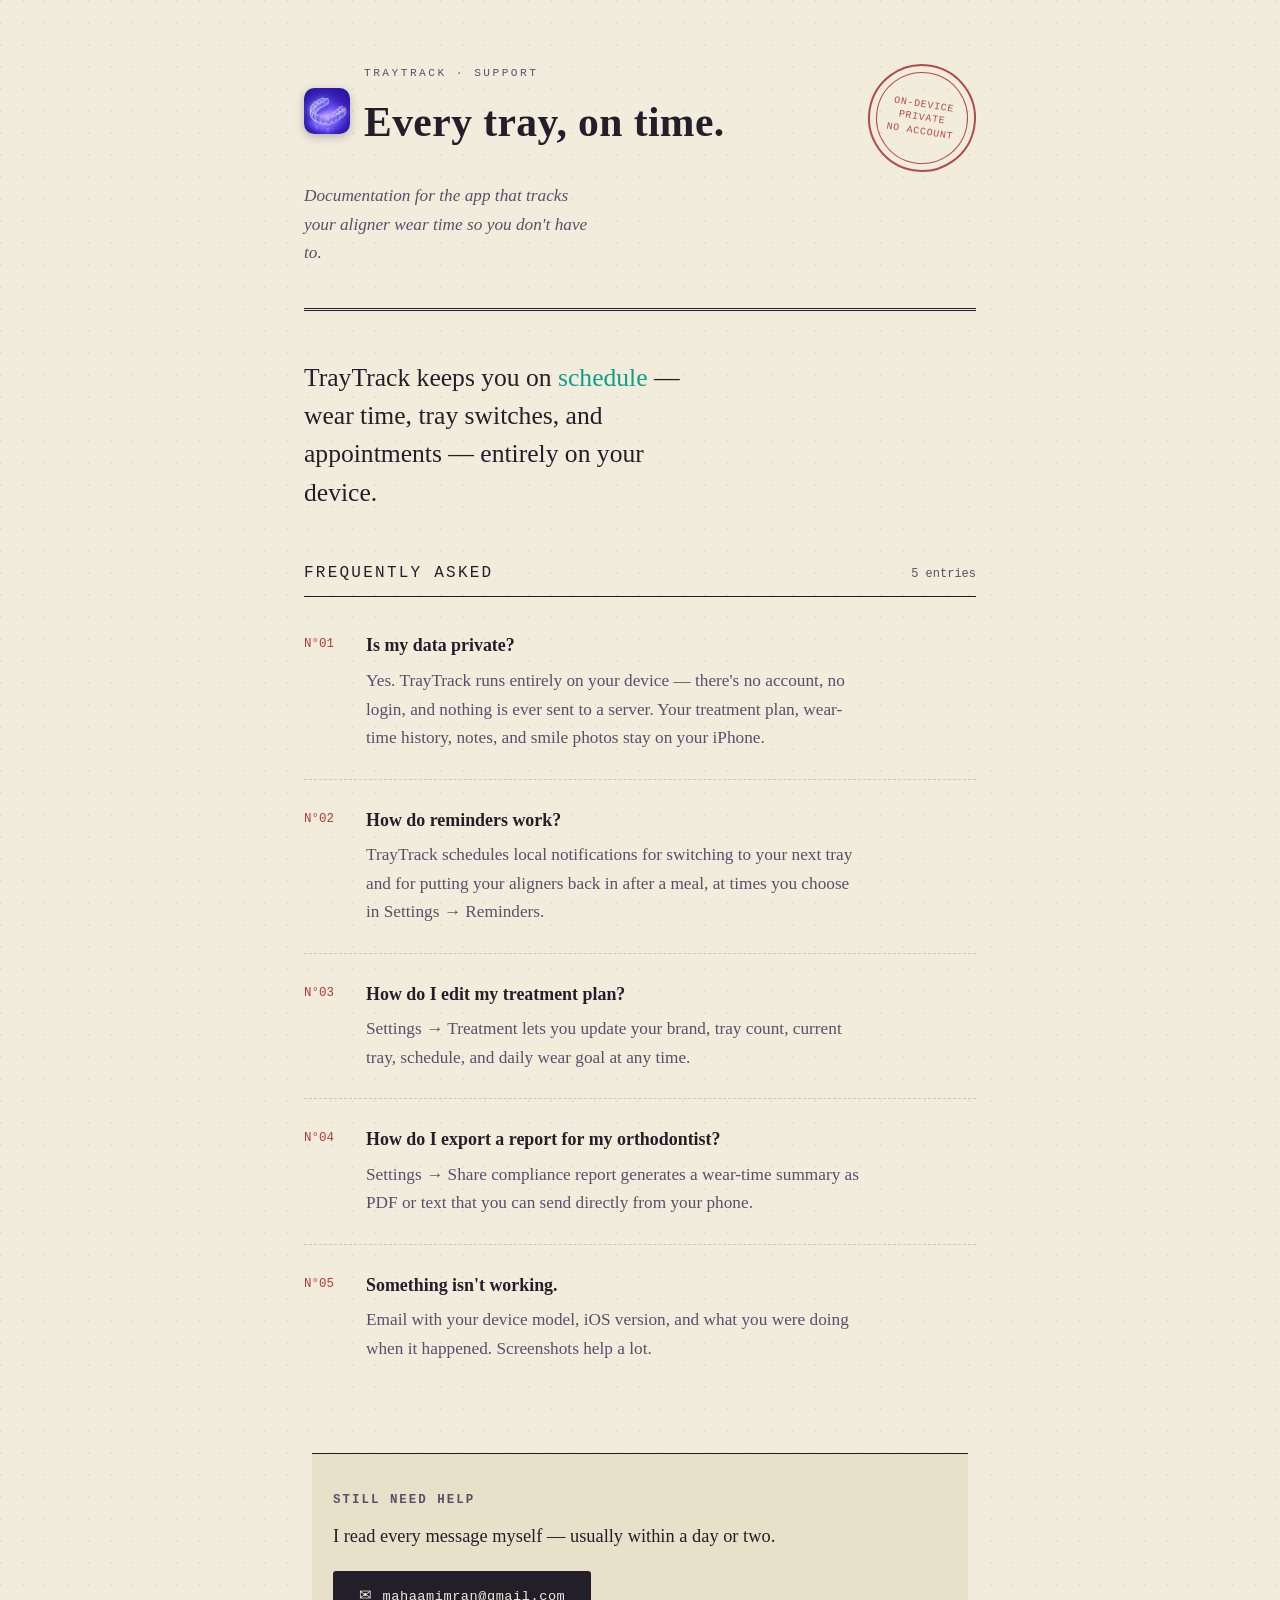
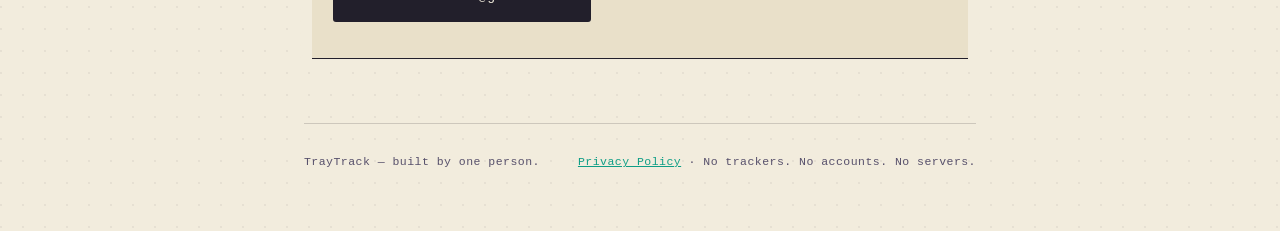
==== index.html @ b8f97352 "Initial support + privacy pages" ====
<!doctype html>
<html lang="en">
<head>
<meta charset="utf-8">
<meta name="viewport" content="width=device-width, initial-scale=1">
<meta name="description" content="Support and frequently asked questions for TrayTrack, the on-device aligner wear-time tracker.">
<link rel="icon" href="favicon.png">
<title>TrayTrack — Support</title>
<style>
  :root {
    --paper: #f2ecdd;
    --paper-deep: #e9e0c9;
    --ink: #221f2b;
    --ink-soft: #57506b;
    --rule: rgba(34, 31, 43, 0.18);
    --accent: #0f9e86;
    --accent-2: #14c2a5;
    --stamp: #b23a3a;
    --serif: "Iowan Old Style", "Palatino Linotype", Palatino, Georgia, "Times New Roman", serif;
    --mono: ui-monospace, "SF Mono", "Menlo", "Cascadia Mono", monospace;
  }

  * { box-sizing: border-box; }

  html { background: var(--paper); }

  body {
    margin: 0;
    font-family: var(--serif);
    color: var(--ink);
    background:
      radial-gradient(circle at 1px 1px, rgba(34,31,43,0.06) 1px, transparent 0) 0 0/22px 22px,
      linear-gradient(var(--paper), var(--paper));
    font-size: clamp(1rem, 0.94rem + 0.3vw, 1.08rem);
    line-height: 1.65;
    -webkit-font-smoothing: antialiased;
  }

  a { color: var(--accent); }
  a:hover { color: var(--accent-2); }

  .wrap {
    max-width: 720px;
    margin: 0 auto;
    padding: 0 24px;
  }

  /* ---------- Masthead ---------- */
  .masthead {
    position: relative;
    padding: 64px 0 40px;
    border-bottom: 3px double var(--ink);
  }

  .masthead-row {
    display: flex;
    align-items: flex-start;
    justify-content: space-between;
    gap: 24px;
  }

  .wordmark {
    display: flex;
    align-items: center;
    gap: 14px;
  }

  .app-icon {
    flex: none;
    border-radius: 22.37%;
    box-shadow: 0 3px 10px rgba(34, 31, 43, 0.28);
  }

  .wordmark h1 {
    margin: 0;
    font-size: clamp(1.8rem, 1.5rem + 1.6vw, 2.6rem);
    font-weight: 600;
    letter-spacing: 0.01em;
  }

  .kicker {
    font-family: var(--mono);
    font-size: 0.7rem;
    letter-spacing: 0.22em;
    text-transform: uppercase;
    color: var(--ink-soft);
    margin: 0 0 6px;
  }

  .tagline {
    font-style: italic;
    color: var(--ink-soft);
    margin: 10px 0 0;
    max-width: 34ch;
  }

  /* Stamp badge */
  .stamp {
    flex: none;
    width: 108px;
    height: 108px;
    border-radius: 50%;
    border: 2px solid var(--stamp);
    display: flex;
    align-items: center;
    justify-content: center;
    text-align: center;
    transform: rotate(9deg);
    color: var(--stamp);
    position: relative;
    opacity: 0.88;
    mix-blend-mode: multiply;
  }
  .stamp::before {
    content: "";
    position: absolute;
    inset: 6px;
    border: 1px solid var(--stamp);
    border-radius: 50%;
  }
  .stamp span {
    font-family: var(--mono);
    font-size: 0.62rem;
    letter-spacing: 0.08em;
    line-height: 1.35;
    text-transform: uppercase;
  }

  /* ---------- Lede ---------- */
  .lede {
    padding: 48px 0 8px;
  }
  .lede p {
    font-size: clamp(1.25rem, 1.05rem + 0.9vw, 1.6rem);
    line-height: 1.5;
    margin: 0;
    max-width: 30ch;
  }
  .lede .accent { color: var(--accent); }

  /* ---------- Dossier / FAQ ---------- */
  .dossier { padding: 40px 0 8px; }

  .dossier-head {
    display: flex;
    align-items: baseline;
    justify-content: space-between;
    border-bottom: 1px solid var(--ink);
    padding-bottom: 10px;
    margin-bottom: 8px;
  }
  .dossier-head h2 {
    margin: 0;
    font-size: 1rem;
    letter-spacing: 0.14em;
    text-transform: uppercase;
    font-family: var(--mono);
    font-weight: 500;
  }
  .dossier-head span {
    font-family: var(--mono);
    font-size: 0.75rem;
    color: var(--ink-soft);
  }

  .entry {
    display: grid;
    grid-template-columns: 44px 1fr;
    gap: 18px;
    padding: 26px 0;
    border-bottom: 1px dashed var(--rule);
    opacity: 0;
    transform: translateY(10px);
    animation: rise 0.6s ease forwards;
  }
  .entry:last-child { border-bottom: none; }

  .entry .no {
    font-family: var(--mono);
    font-size: 0.78rem;
    color: var(--stamp);
    padding-top: 3px;
  }

  .entry h3 {
    margin: 0 0 6px;
    font-size: 1.12rem;
    font-weight: 600;
  }
  .entry p {
    margin: 0;
    color: var(--ink-soft);
    max-width: 58ch;
  }

  @keyframes rise {
    to { opacity: 1; transform: translateY(0); }
  }

  /* ---------- Contact ---------- */
  .contact {
    margin: 56px 0 0;
    padding: 36px 28px;
    border: 1px solid var(--ink);
    position: relative;
    background: var(--paper-deep);
  }
  .contact::before,
  .contact::after {
    content: "";
    position: absolute;
    top: -1px; bottom: -1px;
    width: 14px;
    background:
      radial-gradient(circle at 0 6px, transparent 6px, var(--paper) 6.5px) 0 0/100% 12px repeat-y;
  }
  .contact::before { left: -7px; }
  .contact::after { right: -7px; transform: scaleX(-1); }

  .contact h2 {
    font-family: var(--mono);
    font-size: 0.78rem;
    letter-spacing: 0.16em;
    text-transform: uppercase;
    margin: 0 0 10px;
    color: var(--ink-soft);
  }
  .contact p {
    margin: 0 0 20px;
    font-size: 1.15rem;
  }

  .ticket {
    display: inline-flex;
    align-items: center;
    gap: 10px;
    padding: 13px 26px;
    background: var(--ink);
    color: var(--paper) !important;
    text-decoration: none;
    font-family: var(--mono);
    font-size: 0.85rem;
    letter-spacing: 0.04em;
    border-radius: 3px;
    transition: transform 0.15s ease, background 0.15s ease;
  }
  .ticket:hover {
    background: var(--accent);
    transform: translateY(-1px);
  }
  .ticket::before { content: "✉"; font-size: 0.95rem; }

  /* ---------- Footer ---------- */
  footer {
    margin-top: 64px;
    padding: 28px 0 60px;
    border-top: 1px solid var(--rule);
    font-family: var(--mono);
    font-size: 0.72rem;
    letter-spacing: 0.04em;
    color: var(--ink-soft);
    display: flex;
    justify-content: space-between;
    flex-wrap: wrap;
    gap: 8px;
  }

  @media (max-width: 560px) {
    .masthead-row { flex-direction: column; align-items: flex-start; }
    .stamp { align-self: flex-end; margin-top: -12px; }
    .entry { grid-template-columns: 30px 1fr; gap: 12px; }
  }
</style>
</head>
<body>
  <div class="wrap">

    <header class="masthead">
      <div class="masthead-row">
        <div class="wordmark">
          <img class="app-icon" src="icon.png" width="46" height="46" alt="TrayTrack app icon">
          <div>
            <p class="kicker">TrayTrack · Support</p>
            <h1>Every tray, on time.</h1>
          </div>
        </div>
        <div class="stamp" role="img" aria-label="On-device and private badge">
          <span>On&#8209;Device<br>Private<br>No Account</span>
        </div>
      </div>
      <p class="tagline">Documentation for the app that tracks your aligner wear time so you don't have to.</p>
    </header>

    <section class="lede">
      <p>TrayTrack keeps you on <span class="accent">schedule</span> — wear time, tray switches, and appointments — entirely on your device.</p>
    </section>

    <section class="dossier">
      <div class="dossier-head">
        <h2>Frequently Asked</h2>
        <span>5 entries</span>
      </div>

      <article class="entry" style="animation-delay: 0.05s">
        <div class="no">N&deg;01</div>
        <div>
          <h3>Is my data private?</h3>
          <p>Yes. TrayTrack runs entirely on your device — there's no account, no login, and nothing is ever sent to a server. Your treatment plan, wear-time history, notes, and smile photos stay on your iPhone.</p>
        </div>
      </article>

      <article class="entry" style="animation-delay: 0.1s">
        <div class="no">N&deg;02</div>
        <div>
          <h3>How do reminders work?</h3>
          <p>TrayTrack schedules local notifications for switching to your next tray and for putting your aligners back in after a meal, at times you choose in Settings &rarr; Reminders.</p>
        </div>
      </article>

      <article class="entry" style="animation-delay: 0.15s">
        <div class="no">N&deg;03</div>
        <div>
          <h3>How do I edit my treatment plan?</h3>
          <p>Settings &rarr; Treatment lets you update your brand, tray count, current tray, schedule, and daily wear goal at any time.</p>
        </div>
      </article>

      <article class="entry" style="animation-delay: 0.2s">
        <div class="no">N&deg;04</div>
        <div>
          <h3>How do I export a report for my orthodontist?</h3>
          <p>Settings &rarr; Share compliance report generates a wear-time summary as PDF or text that you can send directly from your phone.</p>
        </div>
      </article>

      <article class="entry" style="animation-delay: 0.25s">
        <div class="no">N&deg;05</div>
        <div>
          <h3>Something isn't working.</h3>
          <p>Email with your device model, iOS version, and what you were doing when it happened. Screenshots help a lot.</p>
        </div>
      </article>
    </section>

    <section class="contact">
      <h2>Still need help</h2>
      <p>I read every message myself &mdash; usually within a day or two.</p>
      <a class="ticket" href="mailto:mahaamimran@gmail.com">mahaamimran@gmail.com</a>
    </section>

    <footer>
      <span>TrayTrack &mdash; built by one person.</span>
      <span><a href="privacy.html">Privacy Policy</a> &middot; No trackers. No accounts. No servers.</span>
    </footer>

  </div>
</body>
</html>
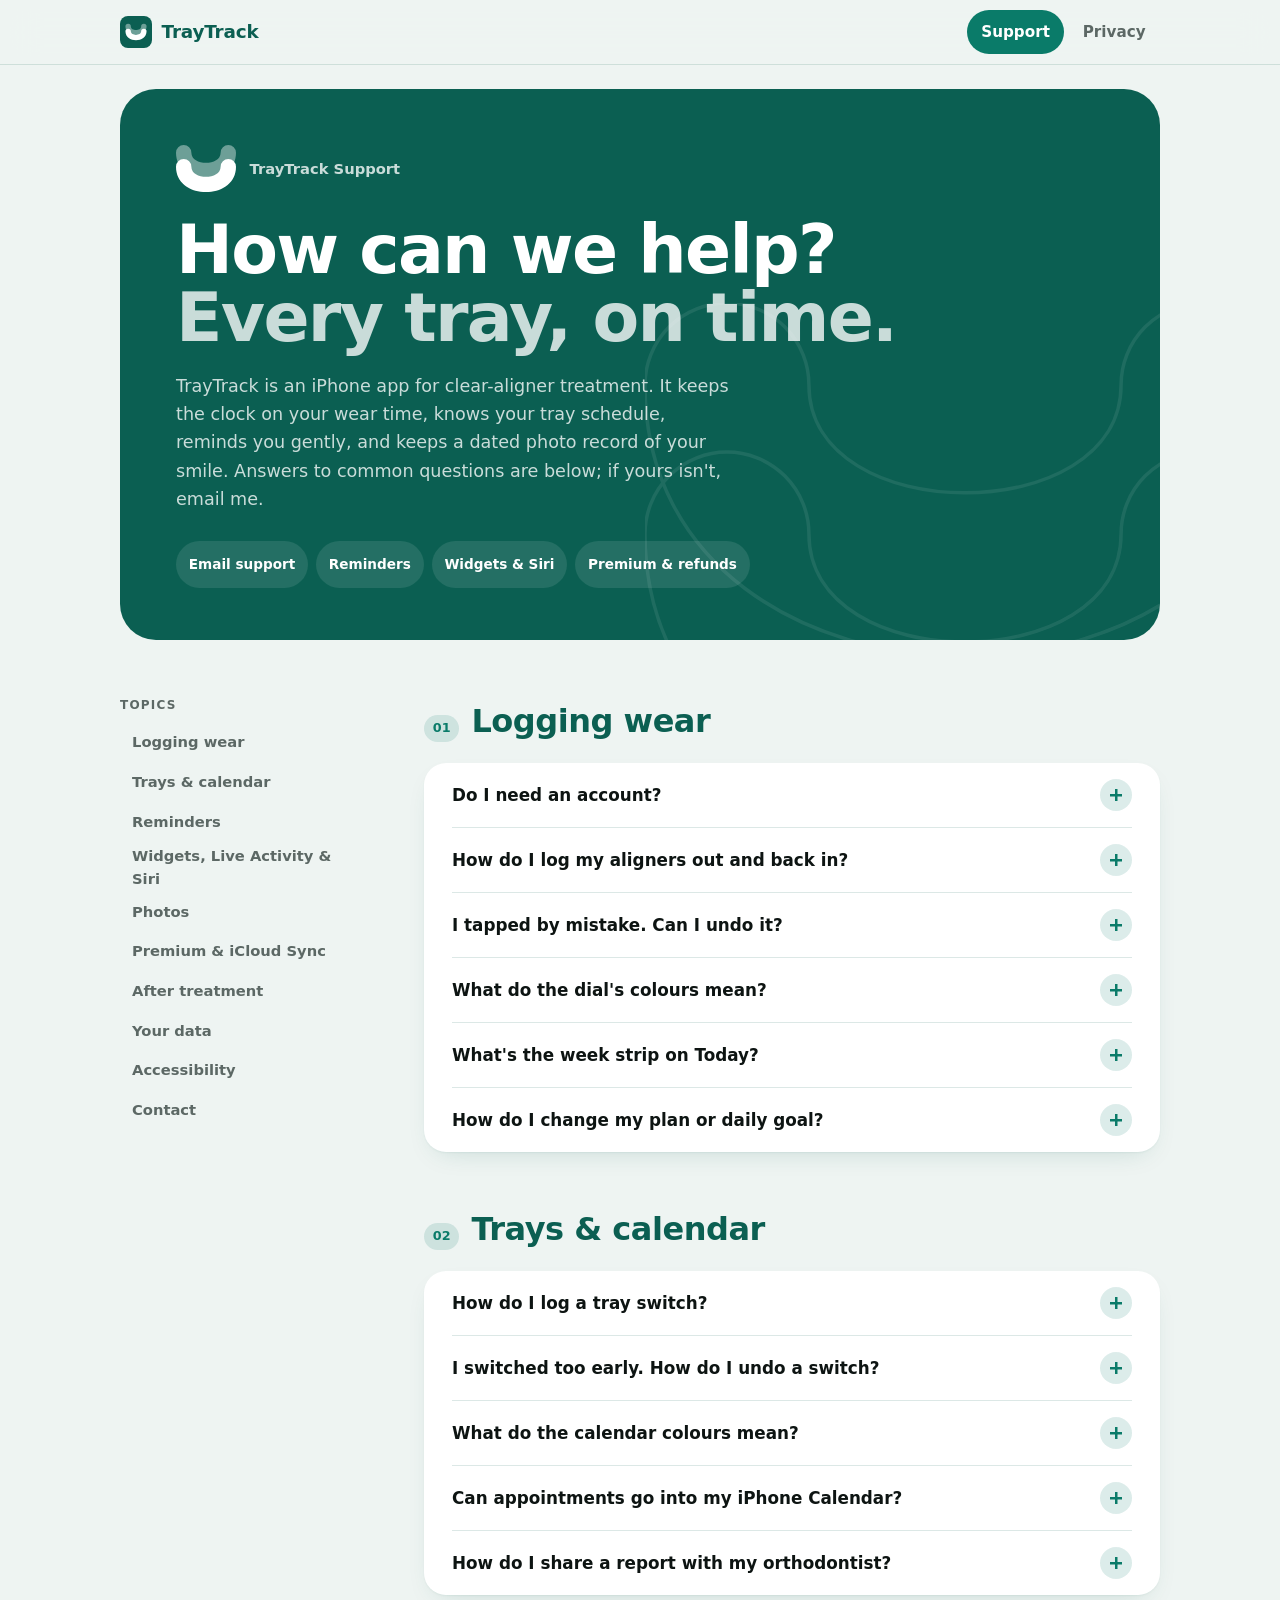
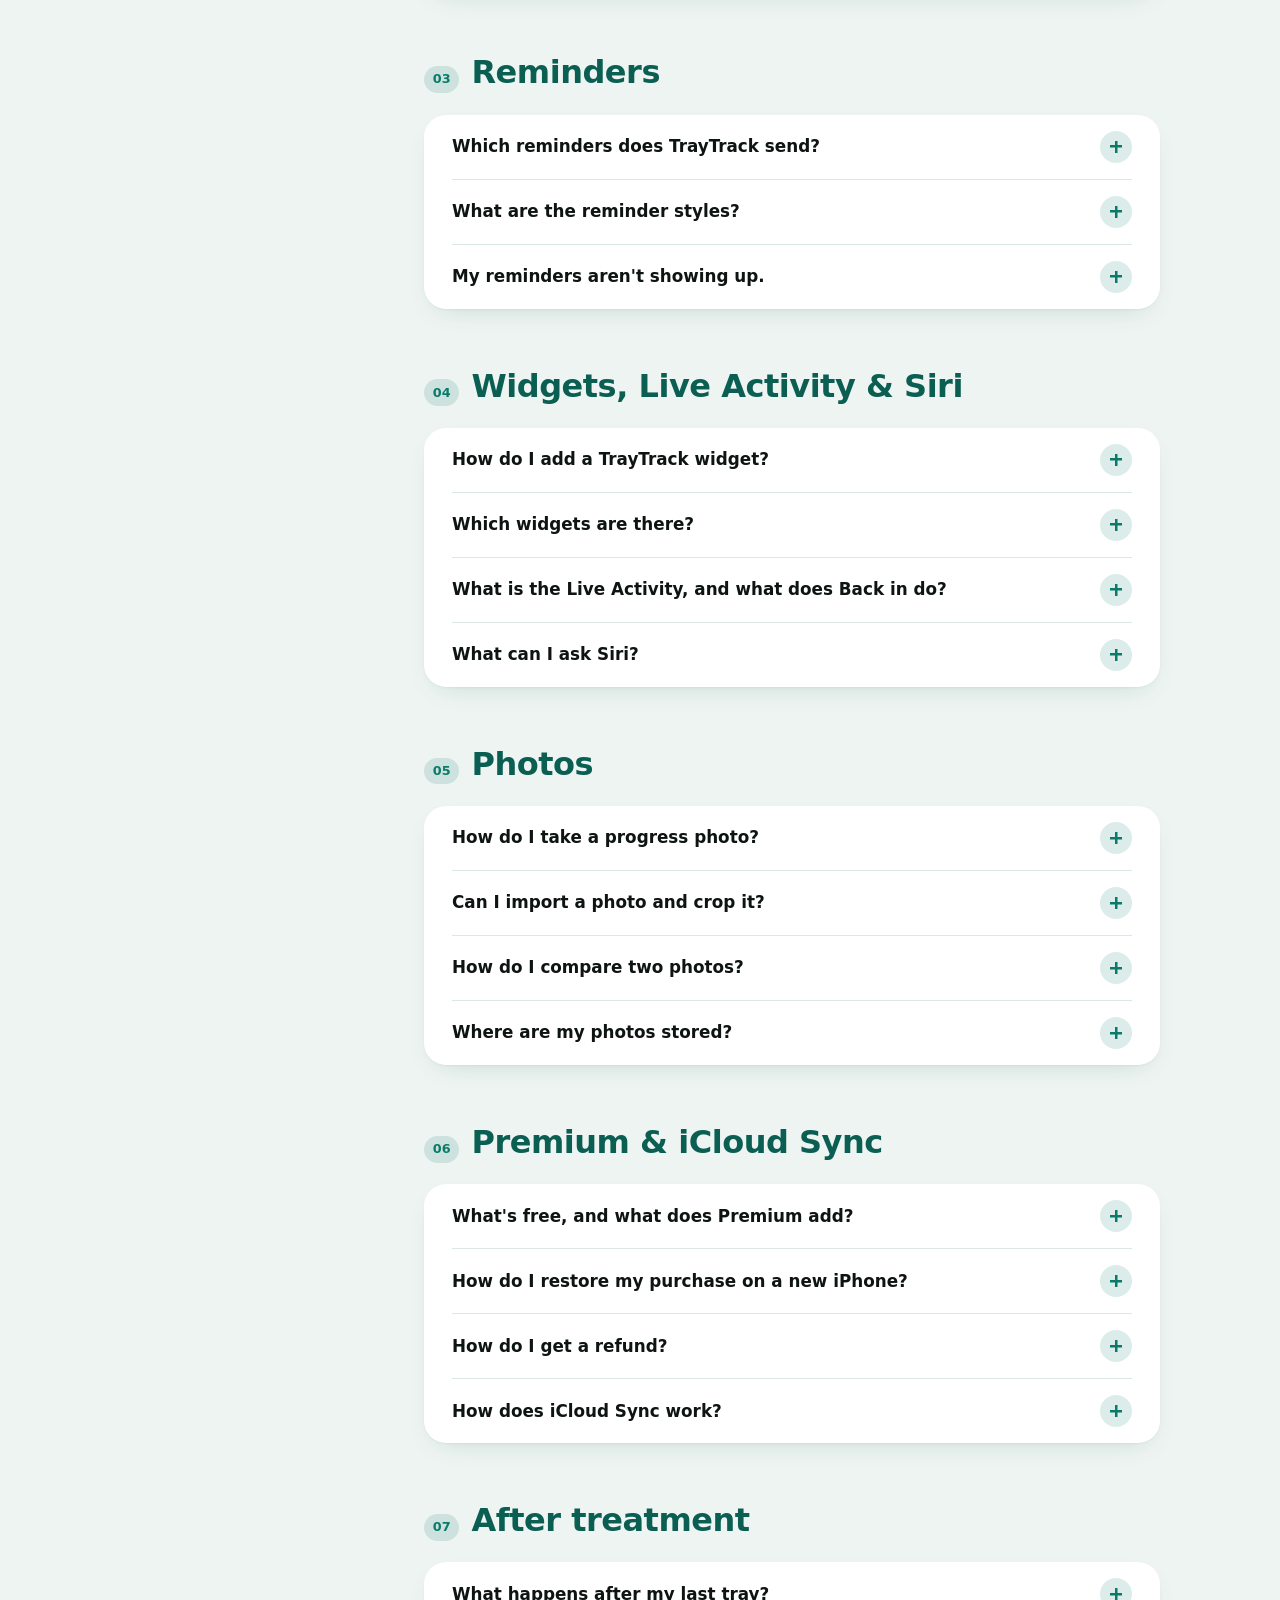
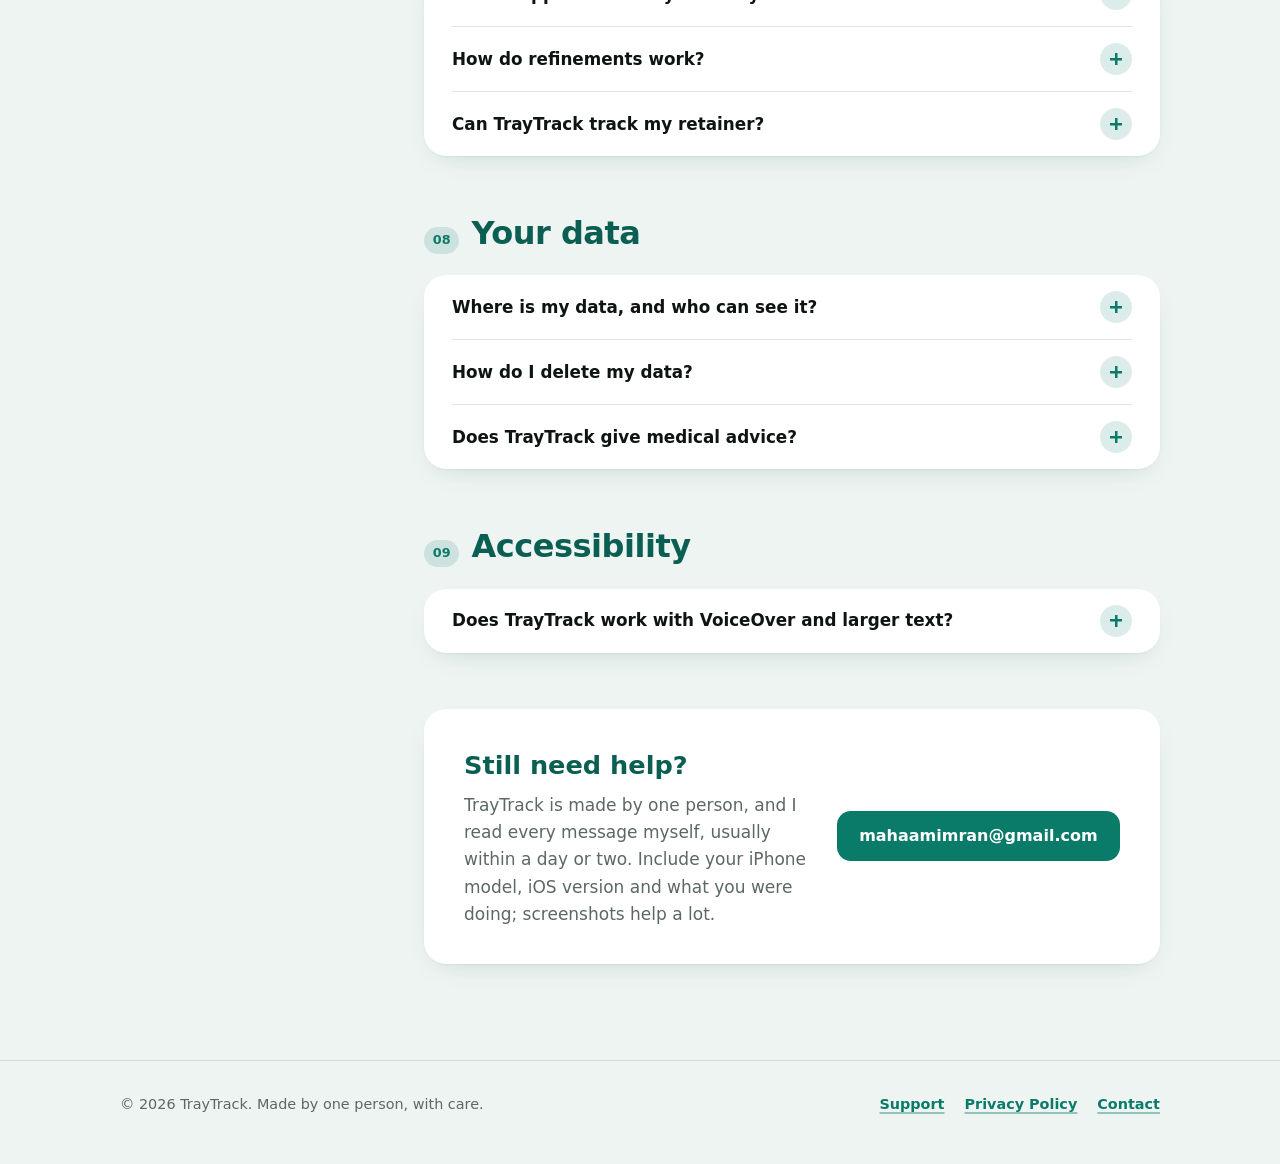
==== commit cace909e: "feat: redesign support and privacy pages for the current TrayTrack Match the app as it is now: the t" ====
--- a/index.html
+++ b/index.html
@@ -2,357 +2,345 @@
 <html lang="en">
 <head>
 <meta charset="utf-8">
-<meta name="viewport" content="width=device-width, initial-scale=1">
-<meta name="description" content="Support and frequently asked questions for TrayTrack, the on-device aligner wear-time tracker.">
-<link rel="icon" href="favicon.png">
-<title>TrayTrack — Support</title>
-<style>
-  :root {
-    --paper: #f2ecdd;
-    --paper-deep: #e9e0c9;
-    --ink: #221f2b;
-    --ink-soft: #57506b;
-    --rule: rgba(34, 31, 43, 0.18);
-    --accent: #0f9e86;
-    --accent-2: #14c2a5;
-    --stamp: #b23a3a;
-    --serif: "Iowan Old Style", "Palatino Linotype", Palatino, Georgia, "Times New Roman", serif;
-    --mono: ui-monospace, "SF Mono", "Menlo", "Cascadia Mono", monospace;
-  }
-
-  * { box-sizing: border-box; }
-
-  html { background: var(--paper); }
-
-  body {
-    margin: 0;
-    font-family: var(--serif);
-    color: var(--ink);
-    background:
-      radial-gradient(circle at 1px 1px, rgba(34,31,43,0.06) 1px, transparent 0) 0 0/22px 22px,
-      linear-gradient(var(--paper), var(--paper));
-    font-size: clamp(1rem, 0.94rem + 0.3vw, 1.08rem);
-    line-height: 1.65;
-    -webkit-font-smoothing: antialiased;
-  }
-
-  a { color: var(--accent); }
-  a:hover { color: var(--accent-2); }
-
-  .wrap {
-    max-width: 720px;
-    margin: 0 auto;
-    padding: 0 24px;
-  }
-
-  /* ---------- Masthead ---------- */
-  .masthead {
-    position: relative;
-    padding: 64px 0 40px;
-    border-bottom: 3px double var(--ink);
-  }
-
-  .masthead-row {
-    display: flex;
-    align-items: flex-start;
-    justify-content: space-between;
-    gap: 24px;
-  }
-
-  .wordmark {
-    display: flex;
-    align-items: center;
-    gap: 14px;
-  }
-
-  .app-icon {
-    flex: none;
-    border-radius: 22.37%;
-    box-shadow: 0 3px 10px rgba(34, 31, 43, 0.28);
-  }
-
-  .wordmark h1 {
-    margin: 0;
-    font-size: clamp(1.8rem, 1.5rem + 1.6vw, 2.6rem);
-    font-weight: 600;
-    letter-spacing: 0.01em;
-  }
-
-  .kicker {
-    font-family: var(--mono);
-    font-size: 0.7rem;
-    letter-spacing: 0.22em;
-    text-transform: uppercase;
-    color: var(--ink-soft);
-    margin: 0 0 6px;
-  }
-
-  .tagline {
-    font-style: italic;
-    color: var(--ink-soft);
-    margin: 10px 0 0;
-    max-width: 34ch;
-  }
-
-  /* Stamp badge */
-  .stamp {
-    flex: none;
-    width: 108px;
-    height: 108px;
-    border-radius: 50%;
-    border: 2px solid var(--stamp);
-    display: flex;
-    align-items: center;
-    justify-content: center;
-    text-align: center;
-    transform: rotate(9deg);
-    color: var(--stamp);
-    position: relative;
-    opacity: 0.88;
-    mix-blend-mode: multiply;
-  }
-  .stamp::before {
-    content: "";
-    position: absolute;
-    inset: 6px;
-    border: 1px solid var(--stamp);
-    border-radius: 50%;
-  }
-  .stamp span {
-    font-family: var(--mono);
-    font-size: 0.62rem;
-    letter-spacing: 0.08em;
-    line-height: 1.35;
-    text-transform: uppercase;
-  }
-
-  /* ---------- Lede ---------- */
-  .lede {
-    padding: 48px 0 8px;
-  }
-  .lede p {
-    font-size: clamp(1.25rem, 1.05rem + 0.9vw, 1.6rem);
-    line-height: 1.5;
-    margin: 0;
-    max-width: 30ch;
-  }
-  .lede .accent { color: var(--accent); }
-
-  /* ---------- Dossier / FAQ ---------- */
-  .dossier { padding: 40px 0 8px; }
-
-  .dossier-head {
-    display: flex;
-    align-items: baseline;
-    justify-content: space-between;
-    border-bottom: 1px solid var(--ink);
-    padding-bottom: 10px;
-    margin-bottom: 8px;
-  }
-  .dossier-head h2 {
-    margin: 0;
-    font-size: 1rem;
-    letter-spacing: 0.14em;
-    text-transform: uppercase;
-    font-family: var(--mono);
-    font-weight: 500;
-  }
-  .dossier-head span {
-    font-family: var(--mono);
-    font-size: 0.75rem;
-    color: var(--ink-soft);
-  }
-
-  .entry {
-    display: grid;
-    grid-template-columns: 44px 1fr;
-    gap: 18px;
-    padding: 26px 0;
-    border-bottom: 1px dashed var(--rule);
-    opacity: 0;
-    transform: translateY(10px);
-    animation: rise 0.6s ease forwards;
-  }
-  .entry:last-child { border-bottom: none; }
-
-  .entry .no {
-    font-family: var(--mono);
-    font-size: 0.78rem;
-    color: var(--stamp);
-    padding-top: 3px;
-  }
-
-  .entry h3 {
-    margin: 0 0 6px;
-    font-size: 1.12rem;
-    font-weight: 600;
-  }
-  .entry p {
-    margin: 0;
-    color: var(--ink-soft);
-    max-width: 58ch;
-  }
-
-  @keyframes rise {
-    to { opacity: 1; transform: translateY(0); }
-  }
-
-  /* ---------- Contact ---------- */
-  .contact {
-    margin: 56px 0 0;
-    padding: 36px 28px;
-    border: 1px solid var(--ink);
-    position: relative;
-    background: var(--paper-deep);
-  }
-  .contact::before,
-  .contact::after {
-    content: "";
-    position: absolute;
-    top: -1px; bottom: -1px;
-    width: 14px;
-    background:
-      radial-gradient(circle at 0 6px, transparent 6px, var(--paper) 6.5px) 0 0/100% 12px repeat-y;
-  }
-  .contact::before { left: -7px; }
-  .contact::after { right: -7px; transform: scaleX(-1); }
-
-  .contact h2 {
-    font-family: var(--mono);
-    font-size: 0.78rem;
-    letter-spacing: 0.16em;
-    text-transform: uppercase;
-    margin: 0 0 10px;
-    color: var(--ink-soft);
-  }
-  .contact p {
-    margin: 0 0 20px;
-    font-size: 1.15rem;
-  }
-
-  .ticket {
-    display: inline-flex;
-    align-items: center;
-    gap: 10px;
-    padding: 13px 26px;
-    background: var(--ink);
-    color: var(--paper) !important;
-    text-decoration: none;
-    font-family: var(--mono);
-    font-size: 0.85rem;
-    letter-spacing: 0.04em;
-    border-radius: 3px;
-    transition: transform 0.15s ease, background 0.15s ease;
-  }
-  .ticket:hover {
-    background: var(--accent);
-    transform: translateY(-1px);
-  }
-  .ticket::before { content: "✉"; font-size: 0.95rem; }
-
-  /* ---------- Footer ---------- */
-  footer {
-    margin-top: 64px;
-    padding: 28px 0 60px;
-    border-top: 1px solid var(--rule);
-    font-family: var(--mono);
-    font-size: 0.72rem;
-    letter-spacing: 0.04em;
-    color: var(--ink-soft);
-    display: flex;
-    justify-content: space-between;
-    flex-wrap: wrap;
-    gap: 8px;
-  }
-
-  @media (max-width: 560px) {
-    .masthead-row { flex-direction: column; align-items: flex-start; }
-    .stamp { align-self: flex-end; margin-top: -12px; }
-    .entry { grid-template-columns: 30px 1fr; gap: 12px; }
-  }
-</style>
+<meta name="viewport" content="width=device-width, initial-scale=1, viewport-fit=cover">
+<title>TrayTrack Support</title>
+<meta name="description" content="Help with TrayTrack, the wear-time tracker for clear aligners and retainers: logging, tray switches, reminders, widgets, Live Activity, Siri, photos, iCloud Sync, Premium and your data.">
+<meta name="theme-color" content="#EEF4F2" media="(prefers-color-scheme: light)">
+<meta name="theme-color" content="#000000" media="(prefers-color-scheme: dark)">
+<link rel="icon" href="assets/favicon.svg" type="image/svg+xml">
+<link rel="icon" href="favicon.png" type="image/png">
+<link rel="apple-touch-icon" href="assets/apple-touch-icon.png">
+<link rel="stylesheet" href="assets/site.css">
 </head>
 <body>
+<a class="skip" href="#main">Skip to content</a>
+
+<header class="bar">
   <div class="wrap">
-
-    <header class="masthead">
-      <div class="masthead-row">
-        <div class="wordmark">
-          <img class="app-icon" src="icon.png" width="46" height="46" alt="TrayTrack app icon">
-          <div>
-            <p class="kicker">TrayTrack · Support</p>
-            <h1>Every tray, on time.</h1>
-          </div>
-        </div>
-        <div class="stamp" role="img" aria-label="On-device and private badge">
-          <span>On&#8209;Device<br>Private<br>No Account</span>
-        </div>
-      </div>
-      <p class="tagline">Documentation for the app that tracks your aligner wear time so you don't have to.</p>
-    </header>
-
-    <section class="lede">
-      <p>TrayTrack keeps you on <span class="accent">schedule</span> — wear time, tray switches, and appointments — entirely on your device.</p>
-    </section>
-
-    <section class="dossier">
-      <div class="dossier-head">
-        <h2>Frequently Asked</h2>
-        <span>5 entries</span>
-      </div>
-
-      <article class="entry" style="animation-delay: 0.05s">
-        <div class="no">N&deg;01</div>
+    <a class="brand" href="index.html" aria-label="TrayTrack Support home">
+      <svg viewBox="0 0 1024 1024" aria-hidden="true"><rect width="1024" height="1024" fill="#0B5F52"/><g transform="translate(512 512) scale(0.92) translate(-512 -501)"><path d="M145 307 C145 722 879 722 879 307 A94 94 0 0 0 691 307 C691 472 333 472 333 307 A94 94 0 0 0 145 307 Z" fill="#fff" fill-opacity="0.4"/><path transform="translate(0 171)" d="M145 307 C145 722 879 722 879 307 A94 94 0 0 0 691 307 C691 472 333 472 333 307 A94 94 0 0 0 145 307 Z" fill="#fff"/></g></svg>
+      <span>TrayTrack</span>
+    </a>
+    <nav aria-label="Site">
+      <a href="index.html" aria-current="page">Support</a>
+      <a href="privacy.html">Privacy</a>
+    </nav>
+  </div>
+</header>
+
+<main id="main" class="wrap">
+
+  <section class="hero" aria-labelledby="title">
+    <svg class="hero-texture" viewBox="145 213 734 576" aria-hidden="true"><g fill="none" stroke="currentColor" stroke-width="4"><path d="M145 307 C145 722 879 722 879 307 A94 94 0 0 0 691 307 C691 472 333 472 333 307 A94 94 0 0 0 145 307 Z"/><path transform="translate(0 171)" d="M145 307 C145 722 879 722 879 307 A94 94 0 0 0 691 307 C691 472 333 472 333 307 A94 94 0 0 0 145 307 Z"/></g></svg>
+    <p class="kicker">
+      <svg class="mark" viewBox="145 213 734 576" role="img" aria-label="TrayTrack"><path class="upper" d="M145 307 C145 722 879 722 879 307 A94 94 0 0 0 691 307 C691 472 333 472 333 307 A94 94 0 0 0 145 307 Z" fill="currentColor" fill-opacity="0.4"/><g transform="translate(0 171)"><path class="lower" d="M145 307 C145 722 879 722 879 307 A94 94 0 0 0 691 307 C691 472 333 472 333 307 A94 94 0 0 0 145 307 Z" fill="currentColor"/></g></svg>
+      <span class="rise">TrayTrack Support</span>
+    </p>
+    <h1 id="title" class="rise" style="--i:1">How can we help?<span>Every tray, on time.</span></h1>
+    <p class="lede rise" style="--i:2">TrayTrack is an iPhone app for clear-aligner treatment. It keeps the clock on your wear time, knows your tray schedule, reminds you gently, and keeps a dated photo record of your smile. Answers to common questions are below; if yours isn't, email me.</p>
+    <ul class="chips rise" style="--i:3" aria-label="Quick links">
+      <li><a href="#contact">Email support</a></li>
+      <li><a href="#reminders">Reminders</a></li>
+      <li><a href="#widgets">Widgets &amp; Siri</a></li>
+      <li><a href="#premium">Premium &amp; refunds</a></li>
+    </ul>
+  </section>
+
+  <div class="layout">
+    <nav class="toc" aria-label="Topics">
+      <p>Topics</p>
+      <ol>
+        <li><a href="#logging">Logging wear</a></li>
+        <li><a href="#trays">Trays &amp; calendar</a></li>
+        <li><a href="#reminders">Reminders</a></li>
+        <li><a href="#widgets">Widgets, Live Activity &amp; Siri</a></li>
+        <li><a href="#photos">Photos</a></li>
+        <li><a href="#premium">Premium &amp; iCloud Sync</a></li>
+        <li><a href="#after">After treatment</a></li>
+        <li><a href="#data">Your data</a></li>
+        <li><a href="#accessibility">Accessibility</a></li>
+        <li><a href="#contact">Contact</a></li>
+      </ol>
+    </nav>
+
+    <div>
+      <!-- 01 Logging -->
+      <section class="topic reveal" id="logging" aria-labelledby="logging-title">
+        <div class="topic-head"><span class="num">01</span><h2 id="logging-title">Logging wear</h2></div>
+        <div class="card faq">
+          <details>
+            <summary>Do I need an account?</summary>
+            <div class="answer"><p>No. There's no sign-up and no login. Open TrayTrack, set up your plan (number of trays, days per tray and your daily goal), and start tracking.</p></div>
+          </details>
+          <details>
+            <summary>How do I log my aligners out and back in?</summary>
+            <div class="answer">
+              <p>On <strong>Today</strong>, tap the dial or <strong>Take aligners out</strong> when they come out. An out-timer starts and the ring shows how much of today's out-time allowance is left. When they go back in, tap the dial again or <strong>Put aligners back in</strong>.</p>
+              <p>You can also log from a widget, the Live Activity on your Lock Screen, Control Center or Siri (see <a href="#widgets">Widgets, Live Activity &amp; Siri</a>).</p>
+            </div>
+          </details>
+          <details>
+            <summary>I tapped by mistake. Can I undo it?</summary>
+            <div class="answer"><p>Yes. After each tap an <strong>Undo</strong> bar stays on screen for ten seconds. If it's gone, find the session in the list under the dial on Today and delete it.</p></div>
+          </details>
+          <details>
+            <summary>What do the dial's colours mean?</summary>
+            <div class="answer"><p>The ring is today's out-time allowance (24 hours minus your goal). It drains as you use it, and turns amber when it's running low and red if you go over. The numbers are always the real ones; nothing is rounded up.</p></div>
+          </details>
+          <details>
+            <summary>What's the week strip on Today?</summary>
+            <div class="answer"><p>Seven small rings, from six days ago to today, each filled toward that day's goal. A check means the goal was met. The header counts finished days only, so today never counts against you before it's over.</p></div>
+          </details>
+          <details>
+            <summary>How do I change my plan or daily goal?</summary>
+            <div class="answer"><p>Tap the gear on <strong>Today</strong> to open Settings, then <span class="path">Treatment</span>. You can change your tray count, current tray, schedule and daily goal at any time.</p></div>
+          </details>
+        </div>
+      </section>
+
+      <!-- 02 Trays -->
+      <section class="topic reveal" id="trays" aria-labelledby="trays-title">
+        <div class="topic-head"><span class="num">02</span><h2 id="trays-title">Trays &amp; calendar</h2></div>
+        <div class="card faq">
+          <details>
+            <summary>How do I log a tray switch?</summary>
+            <div class="answer"><p>Tap your tray on <strong>Today</strong>, then <strong>Switch to Tray N</strong>. On the last tray the button reads <strong>Complete Treatment</strong>. You can also say <span class="phrase">Log a tray switch in TrayTrack</span> to Siri.</p></div>
+          </details>
+          <details>
+            <summary>I switched too early. How do I undo a switch?</summary>
+            <div class="answer"><p>Open your tray from Today and tap <strong>Undo Last Switch</strong>. Completed treatment by mistake? Open your tray history from the <strong>Calendar</strong> tab and tap <strong>Reopen Final Tray</strong>.</p></div>
+          </details>
+          <details>
+            <summary>What do the calendar colours mean?</summary>
+            <div class="answer"><p>Each day is coloured by how close it came to your goal: green when it was met, amber when it was close, red when it fell short. Tap a day to see its sessions, add a note, or add an appointment.</p></div>
+          </details>
+          <details>
+            <summary>Can appointments go into my iPhone Calendar?</summary>
+            <div class="answer"><p>Yes. When you add an appointment, turn on <strong>Add to Calendar</strong>. TrayTrack asks for write-only calendar access, so it can add the event but can't read anything else in your calendar.</p></div>
+          </details>
+          <details>
+            <summary>How do I share a report with my orthodontist?</summary>
+            <div class="answer"><p>In Settings, open <span class="path">Compliance Report</span> to make a wear summary as a PDF or text and share it however you like (Premium). The report is created on your iPhone and only goes where you send it.</p></div>
+          </details>
+        </div>
+      </section>
+
+      <!-- 03 Reminders -->
+      <section class="topic reveal" id="reminders" aria-labelledby="reminders-title">
+        <div class="topic-head"><span class="num">03</span><h2 id="reminders-title">Reminders</h2></div>
+        <div class="card faq">
+          <details>
+            <summary>Which reminders does TrayTrack send?</summary>
+            <div class="answer">
+              <ul>
+                <li><strong>Switch reminder:</strong> on the day your next tray is due, at the time you choose, with up to two gentle follow-ups on the next two days if the switch hasn't been logged.</li>
+                <li><strong>Reinsert reminder:</strong> a set number of minutes after your aligners come out (you choose how many), to put them back in.</li>
+                <li><strong>Evening Check (optional):</strong> if you haven't logged any out-time by your check time, one gentle nudge in case a meal slipped by. At most one a day.</li>
+                <li><strong>"Still out?" follow-ups:</strong> if you take your aligners out and never tap Back in, TrayTrack checks in after 24 hours, 48 hours and a week. They stop as soon as you log Back in, delete that session, or finish treatment.</li>
+              </ul>
+              <p>Change them in <span class="path">Settings → Reminders</span>.</p>
+            </div>
+          </details>
+          <details>
+            <summary>What are the reminder styles?</summary>
+            <div class="answer"><p>You can choose a gentle banner, a time-sensitive notification (it can show during a Focus), or an alarm that rings even when your iPhone is on Silent. The alarm style uses Apple's AlarmKit and asks for permission the first time.</p></div>
+          </details>
+          <details>
+            <summary>My reminders aren't showing up.</summary>
+            <div class="answer">
+              <p>Check that notifications are allowed in <span class="path">iOS Settings → Notifications → TrayTrack</span>. If you picked the alarm style, also allow alarms for TrayTrack. TrayTrack shows a note in <span class="path">Settings → Reminders</span> when either is turned off.</p>
+              <p>Reminders are scheduled on your iPhone, so they work offline and nothing is sent to a server.</p>
+            </div>
+          </details>
+        </div>
+      </section>
+
+      <!-- 04 Widgets -->
+      <section class="topic reveal" id="widgets" aria-labelledby="widgets-title">
+        <div class="topic-head"><span class="num">04</span><h2 id="widgets-title">Widgets, Live Activity &amp; Siri</h2></div>
+        <div class="card faq">
+          <details>
+            <summary>How do I add a TrayTrack widget?</summary>
+            <div class="answer">
+              <ol>
+                <li><strong>Home Screen:</strong> touch and hold an empty spot, tap <strong>Edit</strong>, then <strong>Add Widget</strong>, and search for TrayTrack.</li>
+                <li><strong>Lock Screen:</strong> touch and hold the Lock Screen, tap <strong>Customize</strong>, choose the Lock Screen, then tap the widget area.</li>
+              </ol>
+              <p><span class="path">Settings → Widgets</span> in TrayTrack shows every widget with your own numbers.</p>
+            </div>
+          </details>
+          <details>
+            <summary>Which widgets are there?</summary>
+            <div class="answer">
+              <ul>
+                <li><strong>Today:</strong> the whole ring is a button. Tap it to take your aligners out or put them back in.</li>
+                <li><strong>Trays:</strong> your current tray and when the next switch is due.</li>
+                <li><strong>Next Switch:</strong> a countdown to your next tray. On the last tray it counts to the finish.</li>
+                <li><strong>Finish Line:</strong> days to your projected end of treatment, with overall progress.</li>
+                <li><strong>Lock Screen:</strong> worn today, next switch, and the Next Switch and Finish Line countdowns.</li>
+              </ul>
+              <p>There's also a <strong>Control Center</strong> toggle for logging in and out.</p>
+            </div>
+          </details>
+          <details>
+            <summary>What is the Live Activity, and what does Back in do?</summary>
+            <div class="answer">
+              <p>While your aligners are out, a Live Activity on the Lock Screen shows the out-timer. Tap <strong>Back in</strong> on it to log them back in without opening the app; the card then goes away.</p>
+              <p>In the dimmed Always-On view it shows clock times instead of a ticking timer, for example "Since 3:32 PM".</p>
+            </div>
+          </details>
+          <details>
+            <summary>What can I ask Siri?</summary>
+            <div class="answer">
+              <p>These work straight away, with nothing to set up. Say the app's name as shown:</p>
+              <ul>
+                <li><span class="phrase">Aligners out in TrayTrack</span> or <span class="phrase">Take my aligners out with TrayTrack</span></li>
+                <li><span class="phrase">Aligners in with TrayTrack</span> or <span class="phrase">Put my aligners back in with TrayTrack</span></li>
+                <li><span class="phrase">Log a tray switch in TrayTrack</span></li>
+                <li><span class="phrase">Add an appointment to TrayTrack</span> and <span class="phrase">Add a note to TrayTrack</span></li>
+                <li><span class="phrase">Check my wear time in TrayTrack</span></li>
+                <li><span class="phrase">How much time do I have left out in TrayTrack</span></li>
+                <li><span class="phrase">Which tray am I on in TrayTrack</span></li>
+                <li><span class="phrase">When is my next tray switch in TrayTrack</span></li>
+                <li><span class="phrase">When will my treatment finish in TrayTrack</span></li>
+              </ul>
+              <p>The full list is in <span class="path">Settings → Siri</span>. The same actions are available in the Shortcuts app.</p>
+            </div>
+          </details>
+        </div>
+      </section>
+
+      <!-- 05 Photos -->
+      <section class="topic reveal" id="photos" aria-labelledby="photos-title">
+        <div class="topic-head"><span class="num">05</span><h2 id="photos-title">Photos</h2></div>
+        <div class="card faq">
+          <details>
+            <summary>How do I take a progress photo?</summary>
+            <div class="answer"><p>On the <strong>Photos</strong> tab, tap <strong>+</strong> and take a photo. A guide on screen shows where your teeth go ("Align your teeth here"), and TrayTrack keeps just that area, so every photo lines up with the last. Photos are filed by tray.</p></div>
+          </details>
+          <details>
+            <summary>Can I import a photo and crop it?</summary>
+            <div class="answer"><p>Yes. Choose <strong>Choose from Library</strong>, then tap <strong>Crop</strong> on the photo. Pinch and drag to fit your smile inside the same teeth guide the camera uses, and tap <strong>Use Crop</strong>. <strong>Crop Again</strong> and <strong>Undo</strong> always start from the original photo.</p></div>
+          </details>
+          <details>
+            <summary>How do I compare two photos?</summary>
+            <div class="answer"><p>With two or more photos, open <strong>Before &amp; after</strong> to compare any two side by side and share the result (Premium).</p></div>
+          </details>
+          <details>
+            <summary>Where are my photos stored?</summary>
+            <div class="answer"><p>On your iPhone, inside TrayTrack. If you turn on iCloud Sync (Premium), they're also stored in your own private iCloud and count toward your iCloud storage. They are never sent to the developer.</p></div>
+          </details>
+        </div>
+      </section>
+
+      <!-- 06 Premium -->
+      <section class="topic reveal" id="premium" aria-labelledby="premium-title">
+        <div class="topic-head"><span class="num">06</span><h2 id="premium-title">Premium &amp; iCloud Sync</h2></div>
+        <div class="card faq">
+          <details>
+            <summary>What's free, and what does Premium add?</summary>
+            <div class="answer">
+              <p>Wear tracking, reminders, trays, the calendar with notes and appointments, your full history, photo capture, widgets, the Live Activity and Siri are free.</p>
+              <p>Premium is a <strong>one-time purchase, not a subscription</strong>, with a 7-day free trial. It adds iCloud Sync, the compliance report, before &amp; after compare, color themes (Ocean, Violet, Sunset) and alternate app icons.</p>
+            </div>
+          </details>
+          <details>
+            <summary>How do I restore my purchase on a new iPhone?</summary>
+            <div class="answer"><p>Sign in with the same Apple Account, open <span class="path">Settings</span> in TrayTrack and tap <strong>Restore Purchases</strong>.</p></div>
+          </details>
+          <details>
+            <summary>How do I get a refund?</summary>
+            <div class="answer"><p>Refunds are handled by Apple. After buying, TrayTrack shows <strong>Request a Refund</strong> in Settings, which opens Apple's refund form. You can also request one at <a href="https://reportaproblem.apple.com">reportaproblem.apple.com</a>. If Premium ends, themes go back to Teal, the icon resets, sync pauses, and nothing is deleted.</p></div>
+          </details>
+          <details>
+            <summary>How does iCloud Sync work?</summary>
+            <div class="answer">
+              <p>Turn on <strong>iCloud Sync</strong> in Settings (Premium), then restart TrayTrack to apply the change. Your treatment, wear history, notes, appointments and photos are stored in your own private iCloud database, so they appear on your other devices signed in to the same Apple Account. The developer can't see them.</p>
+              <p>If sync can't run (for example, you're not signed in to iCloud), Settings says why, and your data stays safe on your iPhone.</p>
+            </div>
+          </details>
+        </div>
+      </section>
+
+      <!-- 07 After treatment -->
+      <section class="topic reveal" id="after" aria-labelledby="after-title">
+        <div class="topic-head"><span class="num">07</span><h2 id="after-title">After treatment</h2></div>
+        <div class="card faq">
+          <details>
+            <summary>What happens after my last tray?</summary>
+            <div class="answer"><p>When you complete treatment, Today shows <strong>What's Next?</strong> with four choices: refinements, retainers, a new treatment, or all done. Your history and photos stay either way.</p></div>
+          </details>
+          <details>
+            <summary>How do refinements work?</summary>
+            <div class="answer"><p>Choose <strong>I'm getting refinements</strong> and enter the new tray count and days per tray. The trays carry on from your last one (Tray 21, 22 and so on) in the same treatment, so your history, photos and report stay together. Set it up by mistake? <strong>Undo Last Switch</strong> on the first refinement tray takes the round back.</p></div>
+          </details>
+          <details>
+            <summary>Can TrayTrack track my retainer?</summary>
+            <div class="answer"><p>Yes. Choose <strong>I'm moving to retainers</strong> and pick full-time (22 hours) or nightly (10 hours); you can fine-tune the goal later from the retainer row on Today. The dial, sessions, reminders, widgets and Live Activity all work as before, without tray switches.</p></div>
+          </details>
+        </div>
+      </section>
+
+      <!-- 08 Data -->
+      <section class="topic reveal" id="data" aria-labelledby="data-title">
+        <div class="topic-head"><span class="num">08</span><h2 id="data-title">Your data</h2></div>
+        <div class="card faq">
+          <details>
+            <summary>Where is my data, and who can see it?</summary>
+            <div class="answer"><p>Everything is stored on your iPhone. With iCloud Sync on, it's also in your own private iCloud. TrayTrack has no server, no analytics and no ads, and the developer can't see your data. Details are in the <a href="privacy.html">privacy policy</a>.</p></div>
+          </details>
+          <details>
+            <summary>How do I delete my data?</summary>
+            <div class="answer">
+              <ul>
+                <li><strong>One item:</strong> delete a session from the list on Today, a photo from the photo viewer, or a note or appointment from its editor.</li>
+                <li><strong>Everything on this iPhone:</strong> delete the TrayTrack app. Its data is removed with it.</li>
+                <li><strong>Everything in iCloud</strong> (if you used iCloud Sync): in iOS Settings, tap your name, then <span class="path">iCloud → Manage Account Storage → TrayTrack</span>, and delete its data.</li>
+              </ul>
+            </div>
+          </details>
+          <details>
+            <summary>Does TrayTrack give medical advice?</summary>
+            <div class="answer"><p>No. TrayTrack is a tracking tool. It records what you log and reminds you of the plan you set. Always follow your orthodontist's instructions.</p></div>
+          </details>
+        </div>
+      </section>
+
+      <!-- 09 Accessibility -->
+      <section class="topic reveal" id="accessibility" aria-labelledby="accessibility-title">
+        <div class="topic-head"><span class="num">09</span><h2 id="accessibility-title">Accessibility</h2></div>
+        <div class="card faq">
+          <details>
+            <summary>Does TrayTrack work with VoiceOver and larger text?</summary>
+            <div class="answer">
+              <p>Yes. TrayTrack supports VoiceOver (the dial reads out whether your aligners are in or out and how much out-time is left), Dynamic Type up to the largest sizes, and Reduce Motion. Colours are never the only signal: goal status also uses a check mark or text.</p>
+              <p>If something is hard to use with your setup, please email me; accessibility problems are treated as bugs.</p>
+            </div>
+          </details>
+        </div>
+      </section>
+
+      <!-- Contact -->
+      <section class="card contact reveal" id="contact" aria-labelledby="contact-title">
         <div>
-          <h3>Is my data private?</h3>
-          <p>Yes. TrayTrack runs entirely on your device — there's no account, no login, and nothing is ever sent to a server. Your treatment plan, wear-time history, notes, and smile photos stay on your iPhone.</p>
-        </div>
-      </article>
-
-      <article class="entry" style="animation-delay: 0.1s">
-        <div class="no">N&deg;02</div>
-        <div>
-          <h3>How do reminders work?</h3>
-          <p>TrayTrack schedules local notifications for switching to your next tray and for putting your aligners back in after a meal, at times you choose in Settings &rarr; Reminders.</p>
-        </div>
-      </article>
-
-      <article class="entry" style="animation-delay: 0.15s">
-        <div class="no">N&deg;03</div>
-        <div>
-          <h3>How do I edit my treatment plan?</h3>
-          <p>Settings &rarr; Treatment lets you update your brand, tray count, current tray, schedule, and daily wear goal at any time.</p>
-        </div>
-      </article>
-
-      <article class="entry" style="animation-delay: 0.2s">
-        <div class="no">N&deg;04</div>
-        <div>
-          <h3>How do I export a report for my orthodontist?</h3>
-          <p>Settings &rarr; Share compliance report generates a wear-time summary as PDF or text that you can send directly from your phone.</p>
-        </div>
-      </article>
-
-      <article class="entry" style="animation-delay: 0.25s">
-        <div class="no">N&deg;05</div>
-        <div>
-          <h3>Something isn't working.</h3>
-          <p>Email with your device model, iOS version, and what you were doing when it happened. Screenshots help a lot.</p>
-        </div>
-      </article>
-    </section>
-
-    <section class="contact">
-      <h2>Still need help</h2>
-      <p>I read every message myself &mdash; usually within a day or two.</p>
-      <a class="ticket" href="mailto:mahaamimran@gmail.com">mahaamimran@gmail.com</a>
-    </section>
-
-    <footer>
-      <span>TrayTrack &mdash; built by one person.</span>
-      <span><a href="privacy.html">Privacy Policy</a> &middot; No trackers. No accounts. No servers.</span>
-    </footer>
-
+          <h2 id="contact-title">Still need help?</h2>
+          <p>TrayTrack is made by one person, and I read every message myself, usually within a day or two. Include your iPhone model, iOS version and what you were doing; screenshots help a lot.</p>
+        </div>
+        <a class="button" href="mailto:mahaamimran@gmail.com?subject=TrayTrack%20support">mahaamimran@gmail.com</a>
+      </section>
+    </div>
   </div>
+</main>
+
+<footer class="foot">
+  <div class="wrap">
+    <span>© 2026 TrayTrack. Made by one person, with care.</span>
+    <nav aria-label="Footer">
+      <a href="index.html">Support</a>
+      <a href="privacy.html">Privacy Policy</a>
+      <a href="mailto:mahaamimran@gmail.com">Contact</a>
+    </nav>
+  </div>
+</footer>
 </body>
 </html>
--- a/assets/site.css
+++ b/assets/site.css
@@ -0,0 +1,839 @@
+/*
+ * TrayTrack support site. Shared by index.html (Support) and privacy.html (Privacy Policy).
+ * Colours are the app's Teal theme (TrayTrackKit AppTheme.swift): light first, and the app's
+ * neutral dark (black page, grey cards, teal accent) when the device is in dark mode.
+ * No web fonts are loaded, so the pages make no third-party requests: Apple devices get
+ * SF Pro Rounded and SF Pro, the same faces as the app; other systems use their own.
+ */
+
+:root {
+  --page: #eef4f2;
+  --card: #ffffff;
+  --surface-muted: #e1ece9;
+  --surface-2: #dceae6;
+  --brand: #0a7b69;
+  --brand-deep: #0b5f52;
+  --on-brand: #ffffff;
+  --on-deep: #ffffff;
+  --on-deep-2: rgb(255 255 255 / 0.78);
+  --panel-accent: #ffffff;
+  --brand-tint: rgb(10 123 105 / 0.14);
+  --ink: #0d1412;
+  --title: #0b5f52;
+  --muted: #5c6865;
+  --hairline: rgb(11 95 82 / 0.14);
+  --shadow-card: 0 1px 2px rgb(11 95 82 / 0.06), 0 10px 28px -14px rgb(11 95 82 / 0.22);
+  --radius-card: 22px;
+  --radius-hero: 28px;
+  --ease-out-expo: cubic-bezier(0.16, 1, 0.3, 1);
+  --ease-settle: cubic-bezier(0.34, 1.36, 0.64, 1);
+  --font-display: ui-rounded, "SF Pro Rounded", "Nunito", "Varela Round", system-ui, sans-serif;
+  --font-text: system-ui, -apple-system, BlinkMacSystemFont, "Segoe UI", "Helvetica Neue", Arial, sans-serif;
+  color-scheme: light dark;
+}
+
+@media (prefers-color-scheme: dark) {
+  :root {
+    --page: #000000;
+    --card: #1c1c1e;
+    --surface-muted: #272729;
+    --surface-2: #252528;
+    --brand: #3dd9c0;
+    --brand-deep: #1c1c1e;
+    --on-brand: #06231d;
+    --on-deep: #f2f2f2;
+    --on-deep-2: rgb(242 242 242 / 0.78);
+    --panel-accent: #3dd9c0;
+    --brand-tint: rgb(255 255 255 / 0.12);
+    --ink: #eeeeee;
+    --title: #eeeeee;
+    --muted: #b0b0b2;
+    --hairline: rgb(255 255 255 / 0.1);
+    --shadow-card: 0 0 0 1px rgb(255 255 255 / 0.06);
+  }
+}
+
+*,
+*::before,
+*::after {
+  box-sizing: border-box;
+}
+
+html {
+  scroll-behavior: smooth;
+  scroll-padding-top: 5rem;
+  -webkit-text-size-adjust: 100%;
+}
+
+body {
+  margin: 0;
+  background: var(--page);
+  color: var(--ink);
+  font-family: var(--font-text);
+  font-size: 1.0625rem;
+  line-height: 1.6;
+  -webkit-font-smoothing: antialiased;
+  overflow-x: clip;
+}
+
+h1,
+h2,
+h3 {
+  font-family: var(--font-display);
+  color: var(--title);
+  text-wrap: balance;
+  margin: 0;
+}
+
+p {
+  text-wrap: pretty;
+}
+
+a {
+  color: var(--brand);
+  font-weight: 600;
+  text-decoration: underline;
+  text-decoration-thickness: 1.5px;
+  text-underline-offset: 3px;
+  text-decoration-color: color-mix(in srgb, var(--brand) 40%, transparent);
+}
+
+a:hover {
+  text-decoration-color: var(--brand);
+}
+
+:focus-visible {
+  outline: 3px solid var(--brand);
+  outline-offset: 3px;
+}
+
+::selection {
+  background: var(--brand);
+  color: var(--on-brand);
+}
+
+.wrap {
+  width: 100%;
+  max-width: 68rem;
+  margin-inline: auto;
+  padding-inline: 1rem;
+}
+
+@media (min-width: 640px) {
+  .wrap {
+    padding-inline: 1.5rem;
+  }
+}
+
+.skip {
+  position: absolute;
+  left: -999px;
+}
+
+.skip:focus {
+  left: 1rem;
+  top: 1rem;
+  z-index: 10;
+  padding: 0.5rem 1rem;
+  border-radius: 999px;
+  background: var(--brand);
+  color: var(--on-brand);
+}
+
+/* ---------- Top bar ---------- */
+
+.bar {
+  position: sticky;
+  top: 0;
+  z-index: 5;
+  background: color-mix(in srgb, var(--page) 82%, transparent);
+  -webkit-backdrop-filter: blur(18px) saturate(1.5);
+  backdrop-filter: blur(18px) saturate(1.5);
+  border-bottom: 1px solid var(--hairline);
+}
+
+.bar .wrap {
+  display: flex;
+  align-items: center;
+  justify-content: space-between;
+  gap: 1rem;
+  min-height: 4rem;
+}
+
+.brand {
+  display: inline-flex;
+  align-items: center;
+  gap: 0.6rem;
+  min-height: 44px;
+  text-decoration: none;
+  color: var(--title);
+  font-family: var(--font-display);
+  font-weight: 900;
+  font-size: 1.15rem;
+  letter-spacing: -0.01em;
+}
+
+.brand svg {
+  width: 32px;
+  height: 32px;
+  border-radius: 8px;
+}
+
+.bar nav {
+  display: flex;
+  gap: 0.25rem;
+}
+
+.bar nav a {
+  display: inline-flex;
+  align-items: center;
+  min-height: 44px;
+  padding: 0 0.9rem;
+  border-radius: 999px;
+  color: var(--muted);
+  font-weight: 600;
+  font-size: 0.95rem;
+  text-decoration: none;
+  transition: background-color 160ms ease-out, color 160ms ease-out;
+}
+
+.bar nav a:hover {
+  background: var(--brand-tint);
+  color: var(--ink);
+}
+
+.bar nav a[aria-current="page"] {
+  background: var(--brand);
+  color: var(--on-brand);
+}
+
+/* ---------- Hero panel (drawn like the app icon) ---------- */
+
+.hero {
+  position: relative;
+  margin-top: 1rem;
+  padding: 2.5rem 1.5rem 2.25rem;
+  border-radius: var(--radius-hero);
+  background: var(--brand-deep);
+  color: var(--on-deep);
+  overflow: hidden;
+}
+
+@media (prefers-color-scheme: dark) {
+  .hero {
+    background: linear-gradient(170deg, #2a2c2e, #0f1011 75%);
+    box-shadow: inset 0 0 0 1px rgb(255 255 255 / 0.07);
+  }
+}
+
+@media (min-width: 720px) {
+  .hero {
+    margin-top: 1.5rem;
+    padding: 3.5rem 3.5rem 3.25rem;
+    border-radius: 36px;
+  }
+}
+
+.hero h1 {
+  color: inherit;
+  margin-top: 1.5rem;
+  font-size: clamp(2.4rem, 1.5rem + 4vw, 4.25rem);
+  line-height: 1;
+  font-weight: 900;
+  letter-spacing: -0.025em;
+}
+
+.hero h1 span {
+  display: block;
+  color: var(--on-deep-2);
+}
+
+.hero .lede {
+  max-width: 36rem;
+  margin: 1.25rem 0 0;
+  color: var(--on-deep-2);
+  font-size: 1.1rem;
+}
+
+.hero .kicker {
+  display: flex;
+  align-items: center;
+  gap: 0.85rem;
+  margin: 0;
+  color: var(--on-deep-2);
+  font-weight: 600;
+  font-size: 0.92rem;
+}
+
+.mark {
+  display: block;
+  width: 60px;
+  height: auto;
+  color: var(--panel-accent);
+  flex: none;
+}
+
+.hero-texture {
+  position: absolute;
+  right: -12%;
+  bottom: -30%;
+  width: 70%;
+  max-width: 640px;
+  color: var(--on-deep);
+  opacity: 0.08;
+  pointer-events: none;
+}
+
+.chips {
+  display: flex;
+  flex-wrap: wrap;
+  gap: 0.5rem;
+  margin: 1.75rem 0 0;
+  padding: 0;
+  list-style: none;
+}
+
+.chips li {
+  padding: 0.35rem 0.8rem;
+  border-radius: 999px;
+  background: rgb(255 255 255 / 0.1);
+  font-size: 0.85rem;
+  font-weight: 600;
+}
+
+.hero .chips a {
+  display: inline-flex;
+  align-items: center;
+  min-height: 36px;
+  color: var(--on-deep);
+  text-decoration: none;
+}
+
+/* ---------- Layout ---------- */
+
+.layout {
+  display: grid;
+  grid-template-columns: minmax(0, 1fr);
+  gap: 2.5rem;
+  padding-block: 3.5rem 2rem;
+}
+
+@media (min-width: 960px) {
+  .layout {
+    grid-template-columns: 15rem minmax(0, 1fr);
+    gap: 4rem;
+  }
+}
+
+.toc {
+  align-self: start;
+}
+
+@media (min-width: 960px) {
+  .toc {
+    position: sticky;
+    top: 5.5rem;
+  }
+}
+
+.toc p {
+  margin: 0 0 0.5rem;
+  font-family: var(--font-display);
+  font-size: 0.75rem;
+  font-weight: 800;
+  letter-spacing: 0.1em;
+  text-transform: uppercase;
+  color: var(--muted);
+}
+
+/* On phones the topics are one swipeable row, so they don't push the answers down. */
+.toc ol {
+  display: flex;
+  gap: 0.4rem;
+  margin: 0 -1rem;
+  padding: 0.25rem 1rem 0.75rem;
+  list-style: none;
+  overflow-x: auto;
+  scroll-snap-type: x proximity;
+  scrollbar-width: none;
+}
+
+.toc ol::-webkit-scrollbar {
+  display: none;
+}
+
+.toc li {
+  flex: none;
+  scroll-snap-align: start;
+}
+
+@media (min-width: 960px) {
+  .toc ol {
+    flex-direction: column;
+    gap: 0.1rem;
+    margin: 0;
+    padding: 0;
+    overflow: visible;
+  }
+}
+
+.toc a {
+  display: inline-flex;
+  align-items: center;
+  min-height: 40px;
+  padding: 0 0.85rem;
+  border-radius: 999px;
+  background: var(--card);
+  box-shadow: var(--shadow-card);
+  color: var(--ink);
+  font-weight: 600;
+  font-size: 0.92rem;
+  text-decoration: none;
+  transition: background-color 160ms ease-out, color 160ms ease-out;
+}
+
+@media (min-width: 960px) {
+  .toc a {
+    min-height: 38px;
+    padding: 0 0.75rem;
+    background: transparent;
+    box-shadow: none;
+    border-radius: 10px;
+    color: var(--muted);
+  }
+}
+
+.toc a:hover {
+  background: var(--brand-tint);
+  color: var(--ink);
+}
+
+/* ---------- Topic groups and FAQ ---------- */
+
+.topic + .topic {
+  margin-top: 3.25rem;
+}
+
+.topic-head {
+  display: flex;
+  align-items: baseline;
+  gap: 0.75rem;
+  margin-bottom: 1rem;
+}
+
+.num {
+  font-family: var(--font-display);
+  font-variant-numeric: tabular-nums;
+  font-weight: 800;
+  font-size: 0.8rem;
+  padding: 0.2rem 0.55rem;
+  border-radius: 999px;
+  background: var(--brand-tint);
+  color: var(--brand);
+}
+
+.topic h2 {
+  font-size: clamp(1.5rem, 1.2rem + 1.2vw, 2rem);
+  font-weight: 900;
+  letter-spacing: -0.015em;
+}
+
+.card {
+  background: var(--card);
+  border-radius: var(--radius-card);
+  box-shadow: var(--shadow-card);
+}
+
+.faq {
+  padding: 0 1.25rem;
+}
+
+@media (min-width: 640px) {
+  .faq {
+    padding: 0 1.75rem;
+  }
+}
+
+.faq details + details {
+  border-top: 1px solid var(--hairline);
+}
+
+.faq summary {
+  display: flex;
+  align-items: center;
+  justify-content: space-between;
+  gap: 1rem;
+  min-height: 4rem;
+  padding: 0.9rem 0;
+  cursor: pointer;
+  list-style: none;
+  font-family: var(--font-display);
+  font-weight: 800;
+  font-size: 1.05rem;
+  color: var(--ink);
+}
+
+.faq summary::-webkit-details-marker {
+  display: none;
+}
+
+.faq summary::after {
+  content: "";
+  flex: none;
+  width: 2rem;
+  height: 2rem;
+  border-radius: 999px;
+  background:
+    linear-gradient(var(--brand), var(--brand)) center / 12px 2.5px no-repeat,
+    linear-gradient(var(--brand), var(--brand)) center / 2.5px 12px no-repeat,
+    var(--brand-tint);
+  transition: transform 320ms var(--ease-out-expo);
+}
+
+.faq details[open] summary::after {
+  transform: rotate(45deg);
+}
+
+.faq .answer {
+  padding: 0 0 1.25rem;
+  color: var(--muted);
+}
+
+@media (min-width: 640px) {
+  .faq .answer {
+    padding-right: 2.5rem;
+  }
+}
+
+.faq .answer p {
+  margin: 0 0 0.75rem;
+}
+
+.faq .answer p:last-child,
+.faq .answer ul:last-child,
+.faq .answer ol:last-child {
+  margin-bottom: 0;
+}
+
+.faq .answer ul,
+.faq .answer ol {
+  margin: 0 0 0.75rem;
+  padding-left: 1.2rem;
+}
+
+.faq .answer li + li {
+  margin-top: 0.3rem;
+}
+
+.faq strong,
+.prose strong {
+  color: var(--ink);
+}
+
+.path {
+  font-weight: 600;
+  color: var(--ink);
+  white-space: nowrap;
+}
+
+.phrase {
+  display: inline-block;
+  margin: 0.15rem 0;
+  padding: 0.2rem 0.65rem;
+  border-radius: 12px 12px 12px 4px;
+  background: var(--surface-2);
+  color: var(--ink);
+  font-weight: 500;
+}
+
+/* ---------- Contact ---------- */
+
+.contact {
+  display: grid;
+  gap: 1.25rem;
+  margin-top: 3.5rem;
+  padding: 2rem 1.5rem;
+}
+
+@media (min-width: 720px) {
+  .contact {
+    grid-template-columns: 1fr auto;
+    align-items: center;
+    padding: 2.25rem 2.5rem;
+  }
+}
+
+.contact h2 {
+  font-size: 1.6rem;
+  font-weight: 900;
+}
+
+.contact p {
+  margin: 0.4rem 0 0;
+  color: var(--muted);
+}
+
+.button {
+  display: inline-flex;
+  align-items: center;
+  justify-content: center;
+  gap: 0.5rem;
+  min-height: 50px;
+  padding: 0 1.4rem;
+  border-radius: 14px;
+  background: var(--brand);
+  color: var(--on-brand);
+  font-family: var(--font-display);
+  font-weight: 800;
+  font-size: 1rem;
+  text-decoration: none;
+  transition: transform 160ms var(--ease-out-expo), opacity 160ms ease-out;
+}
+
+.button:hover {
+  opacity: 0.9;
+}
+
+.button:active {
+  transform: scale(0.97);
+}
+
+/* ---------- Privacy prose ---------- */
+
+.summary {
+  padding: 1.5rem;
+}
+
+@media (min-width: 640px) {
+  .summary {
+    padding: 2rem 2.25rem;
+  }
+}
+
+.summary h2 {
+  font-size: 1.35rem;
+  font-weight: 900;
+}
+
+.summary ul {
+  display: grid;
+  gap: 0.75rem;
+  margin: 1rem 0 0;
+  padding: 0;
+  list-style: none;
+}
+
+@media (min-width: 720px) {
+  .summary ul {
+    grid-template-columns: 1fr 1fr;
+    gap: 0.9rem 2rem;
+  }
+}
+
+.summary li {
+  position: relative;
+  padding-left: 1.75rem;
+}
+
+.summary li::before {
+  content: "";
+  position: absolute;
+  left: 0;
+  top: 0.3rem;
+  width: 1.1rem;
+  height: 1.1rem;
+  border-radius: 999px;
+  background:
+    url("data:image/svg+xml,%3Csvg xmlns='http://www.w3.org/2000/svg' viewBox='0 0 16 16'%3E%3Cpath d='M4 8.5l2.5 2.5L12 5.5' fill='none' stroke='%23ffffff' stroke-width='2.2' stroke-linecap='round' stroke-linejoin='round'/%3E%3C/svg%3E") center / 100% no-repeat,
+    var(--brand);
+}
+
+@media (prefers-color-scheme: dark) {
+  .summary li::before {
+    background:
+      url("data:image/svg+xml,%3Csvg xmlns='http://www.w3.org/2000/svg' viewBox='0 0 16 16'%3E%3Cpath d='M4 8.5l2.5 2.5L12 5.5' fill='none' stroke='%2306231d' stroke-width='2.2' stroke-linecap='round' stroke-linejoin='round'/%3E%3C/svg%3E") center / 100% no-repeat,
+      var(--brand);
+  }
+}
+
+.prose section {
+  padding-top: 2.75rem;
+}
+
+.prose section:first-child {
+  padding-top: 2.5rem;
+}
+
+.prose h2 {
+  display: flex;
+  align-items: baseline;
+  gap: 0.75rem;
+  font-size: clamp(1.4rem, 1.15rem + 1vw, 1.85rem);
+  font-weight: 900;
+  letter-spacing: -0.01em;
+}
+
+.prose h3 {
+  margin-top: 1.5rem;
+  font-size: 1.1rem;
+  font-weight: 800;
+  color: var(--ink);
+}
+
+.prose p,
+.prose ul {
+  max-width: 44rem;
+  margin: 0.85rem 0 0;
+}
+
+.prose ul {
+  padding-left: 1.2rem;
+}
+
+.prose li + li {
+  margin-top: 0.4rem;
+}
+
+.prose p,
+.prose li {
+  color: color-mix(in srgb, var(--ink) 82%, var(--muted));
+}
+
+.meta {
+  display: flex;
+  flex-wrap: wrap;
+  gap: 0.5rem 1.25rem;
+  margin: 1.5rem 0 0;
+  font-size: 0.92rem;
+  color: var(--on-deep-2);
+}
+
+/* ---------- Footer ---------- */
+
+.foot {
+  margin-top: 4rem;
+  border-top: 1px solid var(--hairline);
+}
+
+.foot .wrap {
+  display: flex;
+  flex-wrap: wrap;
+  justify-content: space-between;
+  gap: 0.75rem 1.5rem;
+  padding-block: 2rem 3rem;
+  font-size: 0.9rem;
+  color: var(--muted);
+}
+
+.foot nav {
+  display: flex;
+  flex-wrap: wrap;
+  gap: 0.25rem 1.25rem;
+}
+
+/* ---------- Motion ---------- */
+/* Everything is visible without motion. Animations only use transform and opacity. */
+
+@keyframes arch-upper {
+  from {
+    opacity: 0;
+    transform: translateY(-38%);
+  }
+}
+
+@keyframes arch-lower {
+  0% {
+    opacity: 0;
+    transform: translateY(46%) scale(0.92);
+  }
+  60% {
+    opacity: 1;
+  }
+}
+
+@keyframes rise {
+  from {
+    opacity: 0;
+    transform: translateY(0.9rem);
+  }
+}
+
+@keyframes reveal {
+  from {
+    opacity: 0;
+    transform: translateY(1.25rem);
+  }
+}
+
+@media (prefers-reduced-motion: no-preference) {
+  .mark .upper {
+    transform-box: fill-box;
+    transform-origin: 50% 50%;
+    animation: arch-upper 900ms var(--ease-out-expo) 120ms backwards;
+  }
+
+  .mark .lower {
+    transform-box: fill-box;
+    transform-origin: 50% 50%;
+    animation: arch-lower 1100ms var(--ease-settle) 260ms backwards;
+  }
+
+  .rise {
+    animation: rise 800ms var(--ease-out-expo) backwards;
+    animation-delay: calc(300ms + var(--i, 0) * 90ms);
+  }
+
+  .faq details[open] .answer {
+    animation: rise 420ms var(--ease-out-expo);
+  }
+
+  /* Sections ease in as they scroll into view, where the browser supports scroll-driven animations. */
+  @supports (animation-timeline: view()) {
+    .reveal {
+      animation: reveal linear both;
+      animation-timeline: view();
+      animation-range: entry 0% entry 40%;
+    }
+  }
+}
+
+@media (prefers-reduced-motion: reduce) {
+  html {
+    scroll-behavior: auto;
+  }
+}
+
+/* ---------- Small screens ---------- */
+
+@media (max-width: 520px) {
+  .bar nav a {
+    padding: 0 0.7rem;
+  }
+
+  .brand span {
+    font-size: 1.05rem;
+  }
+}
+
+@media print {
+  .bar,
+  .toc,
+  .hero-texture {
+    display: none;
+  }
+
+  .hero {
+    background: none;
+    color: #000;
+  }
+}
+
+/* The summary card sits inside .prose; keep its grid list free of prose list spacing. */
+.prose .summary ul {
+  max-width: none;
+  padding-left: 0;
+}
+
+.prose .summary li + li {
+  margin-top: 0;
+}
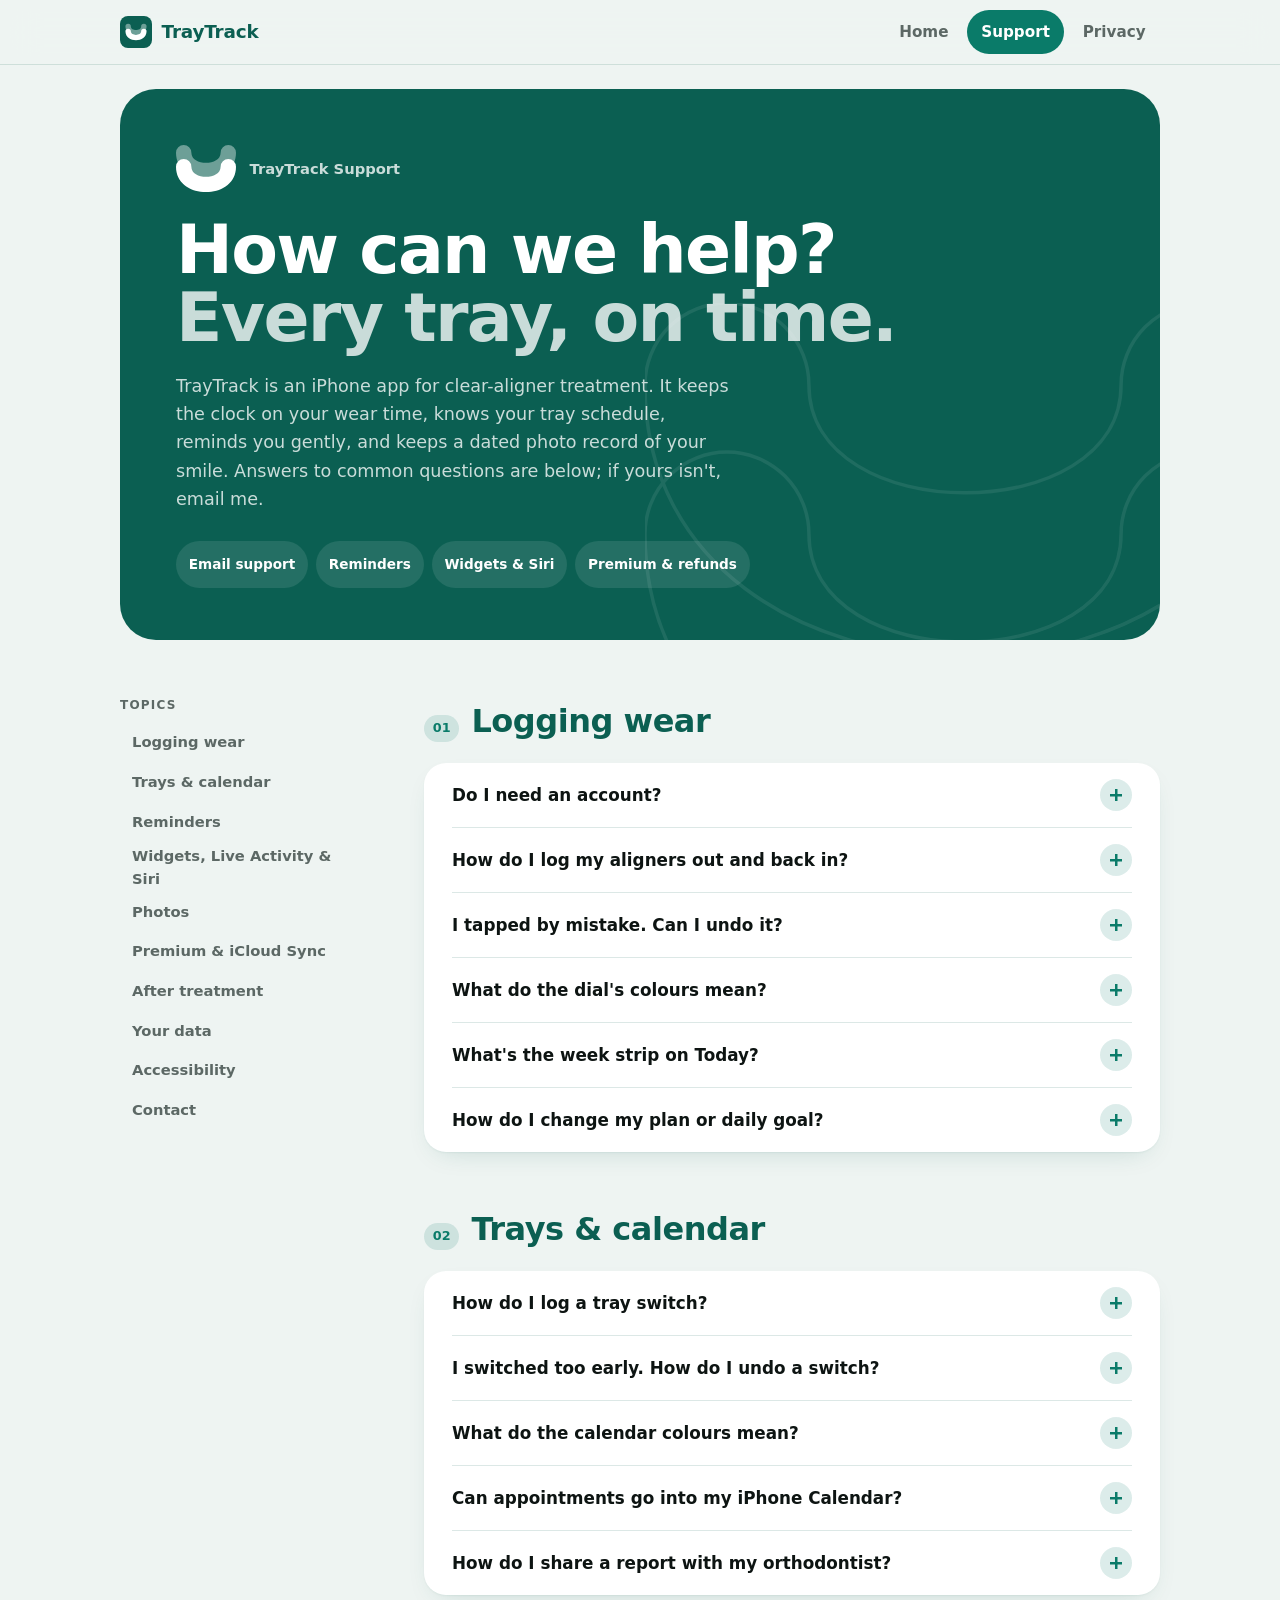
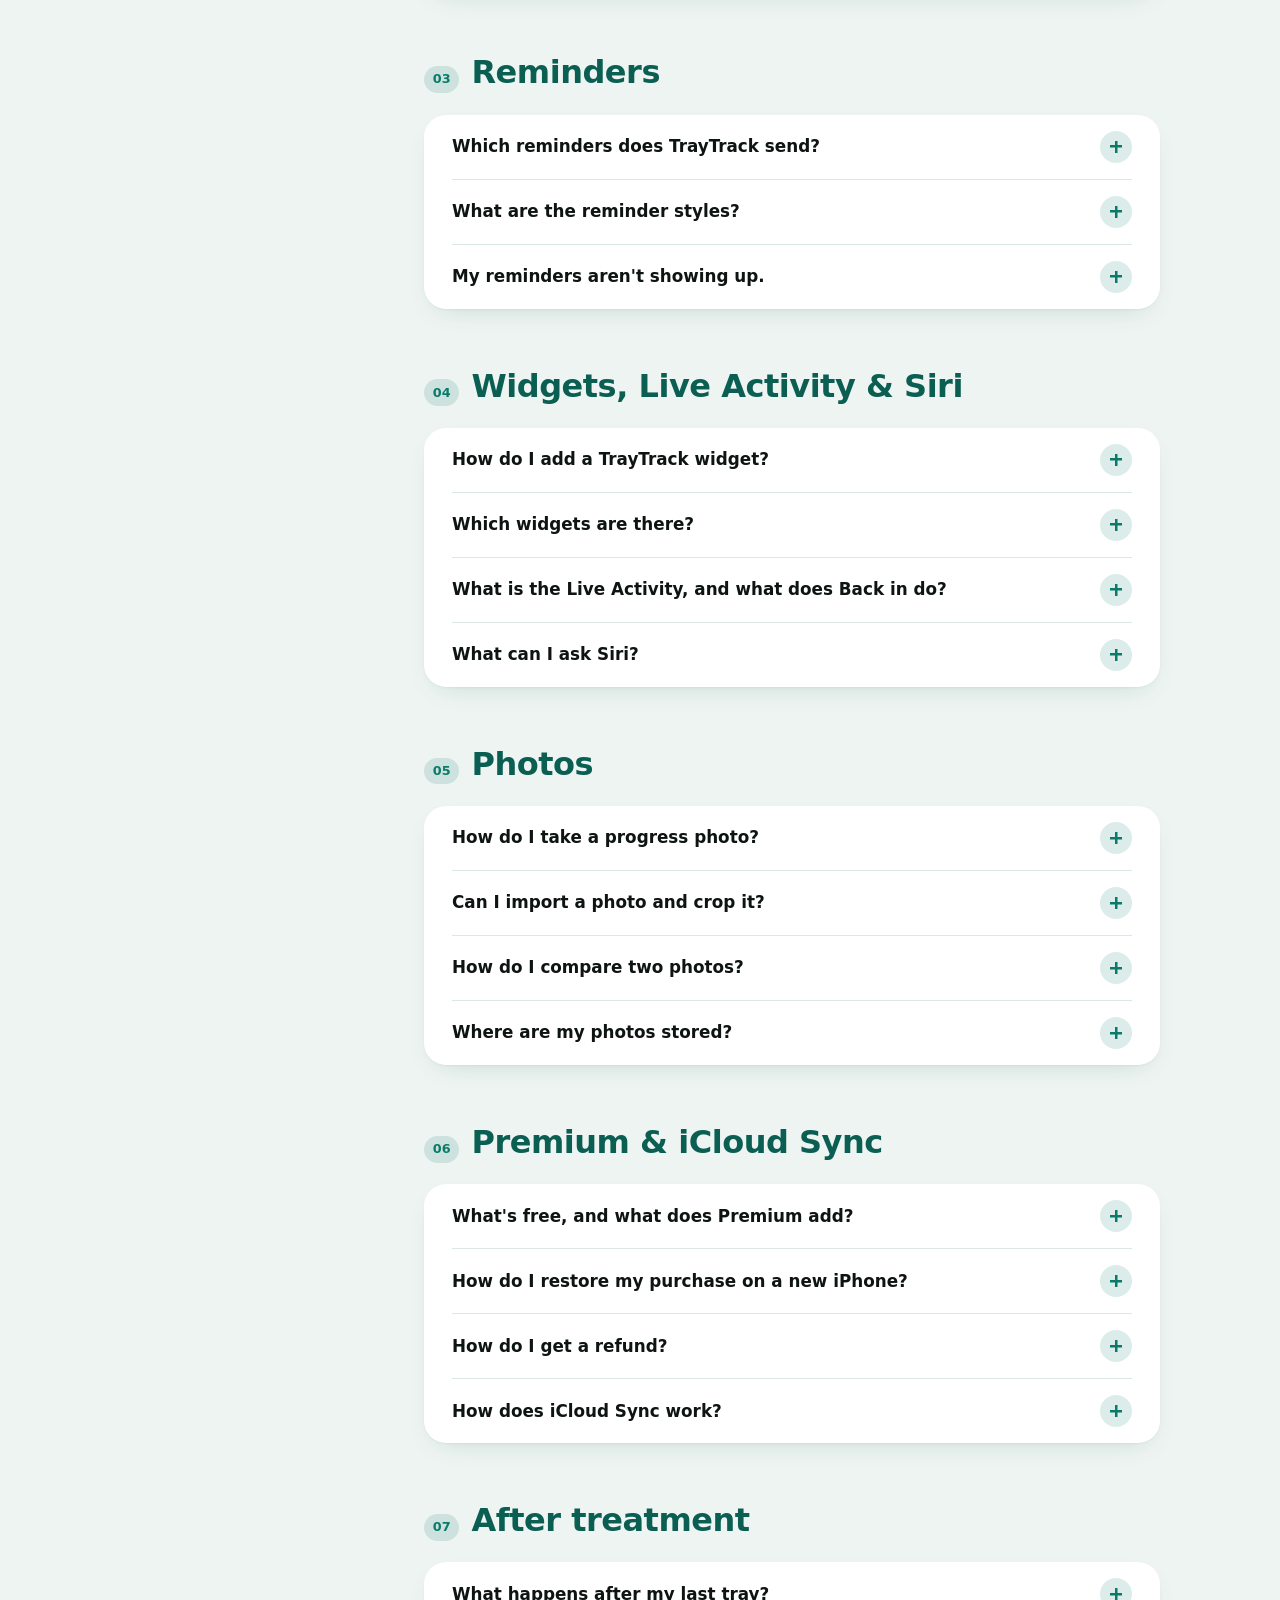
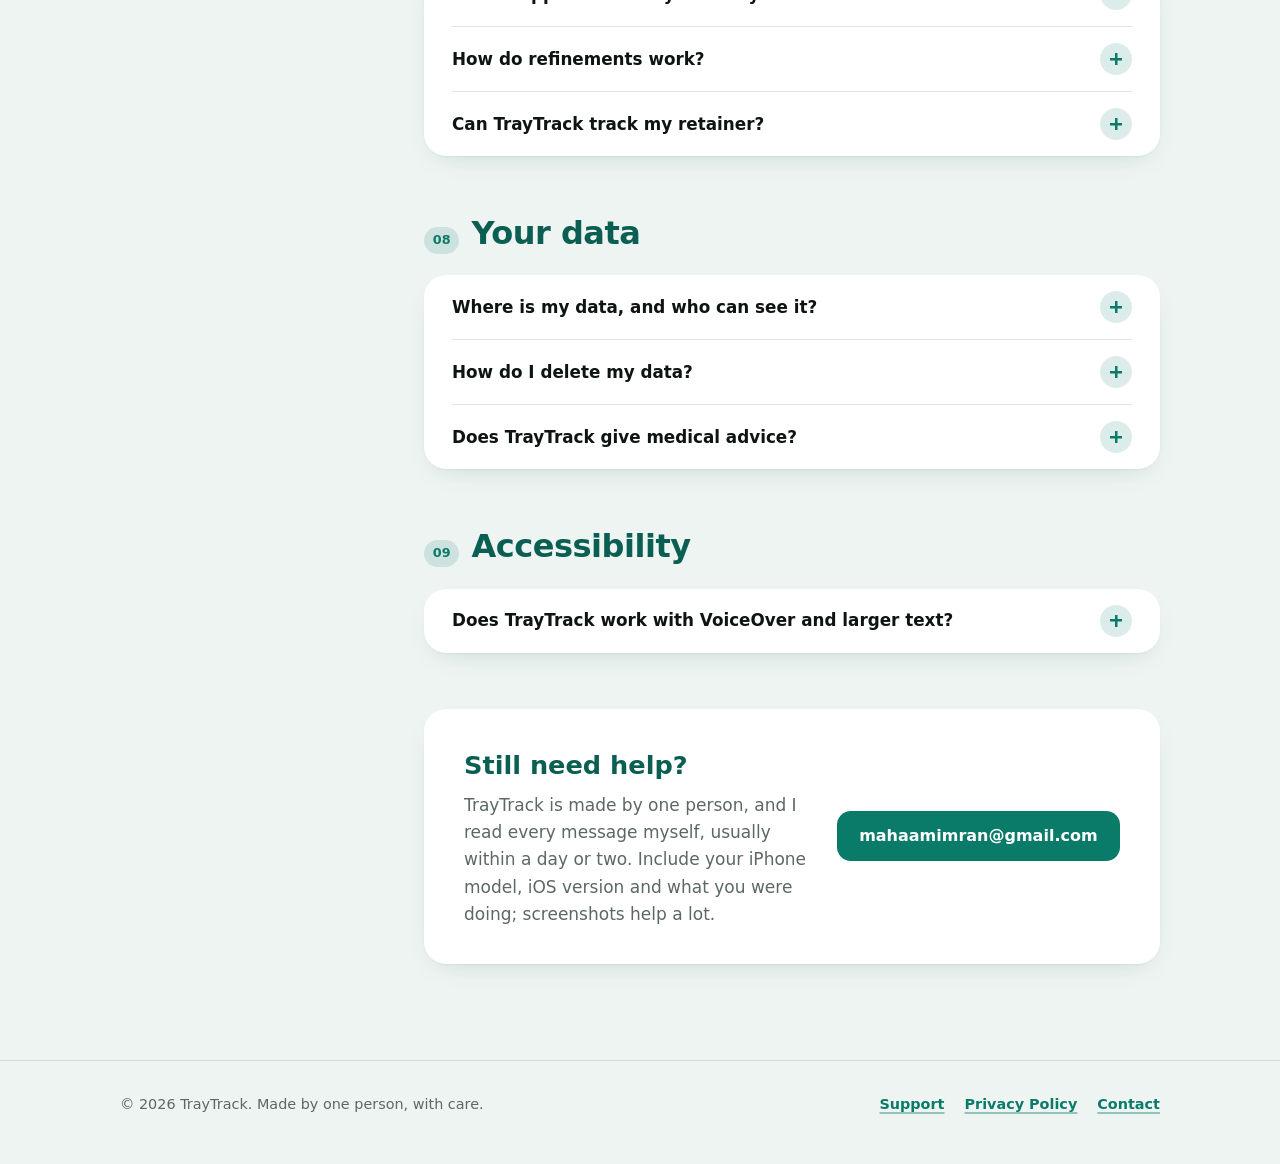
==== commit 3a7ae98a: "Link the logo and a Home item to the TrayTrack website" ====
--- a/index.html
+++ b/index.html
@@ -17,11 +17,13 @@
 
 <header class="bar">
   <div class="wrap">
-    <a class="brand" href="index.html" aria-label="TrayTrack Support home">
+    <!-- Logo goes to the TrayTrack website (landing page). -->
+    <a class="brand" href="https://mahaamimran.github.io/traytrack-site/" aria-label="TrayTrack home">
       <svg viewBox="0 0 1024 1024" aria-hidden="true"><rect width="1024" height="1024" fill="#0B5F52"/><g transform="translate(512 512) scale(0.92) translate(-512 -501)"><path d="M145 307 C145 722 879 722 879 307 A94 94 0 0 0 691 307 C691 472 333 472 333 307 A94 94 0 0 0 145 307 Z" fill="#fff" fill-opacity="0.4"/><path transform="translate(0 171)" d="M145 307 C145 722 879 722 879 307 A94 94 0 0 0 691 307 C691 472 333 472 333 307 A94 94 0 0 0 145 307 Z" fill="#fff"/></g></svg>
       <span>TrayTrack</span>
     </a>
     <nav aria-label="Site">
+      <a href="https://mahaamimran.github.io/traytrack-site/">Home</a>
       <a href="index.html" aria-current="page">Support</a>
       <a href="privacy.html">Privacy</a>
     </nav>
@@ -116,7 +118,7 @@
           </details>
           <details>
             <summary>Can appointments go into my iPhone Calendar?</summary>
-            <div class="answer"><p>Yes. When you add an appointment, turn on <strong>Add to Calendar</strong>. TrayTrack asks for write-only calendar access, so it can add the event but can't read anything else in your calendar.</p></div>
+            <div class="answer"><p>Yes. When you add an appointment, turn on <strong>Add to Calendar</strong>. TrayTrack asks for Calendar access so it can add the event and keep it up to date (or remove it) when you change or delete the appointment. It only works with the events it added.</p></div>
           </details>
           <details>
             <summary>How do I share a report with my orthodontist?</summary>
@@ -294,6 +296,7 @@
             <div class="answer">
               <ul>
                 <li><strong>One item:</strong> delete a session from the list on Today, a photo from the photo viewer, or a note or appointment from its editor.</li>
+                <li><strong>Everything, from inside the app:</strong> <span class="path">Settings → Delete All My Data</span>. Removes your treatment, history, photos, notes, appointments and reminders (and, with iCloud Sync on, from your other devices too). Purchases are kept.</li>
                 <li><strong>Everything on this iPhone:</strong> delete the TrayTrack app. Its data is removed with it.</li>
                 <li><strong>Everything in iCloud</strong> (if you used iCloud Sync): in iOS Settings, tap your name, then <span class="path">iCloud → Manage Account Storage → TrayTrack</span>, and delete its data.</li>
               </ul>
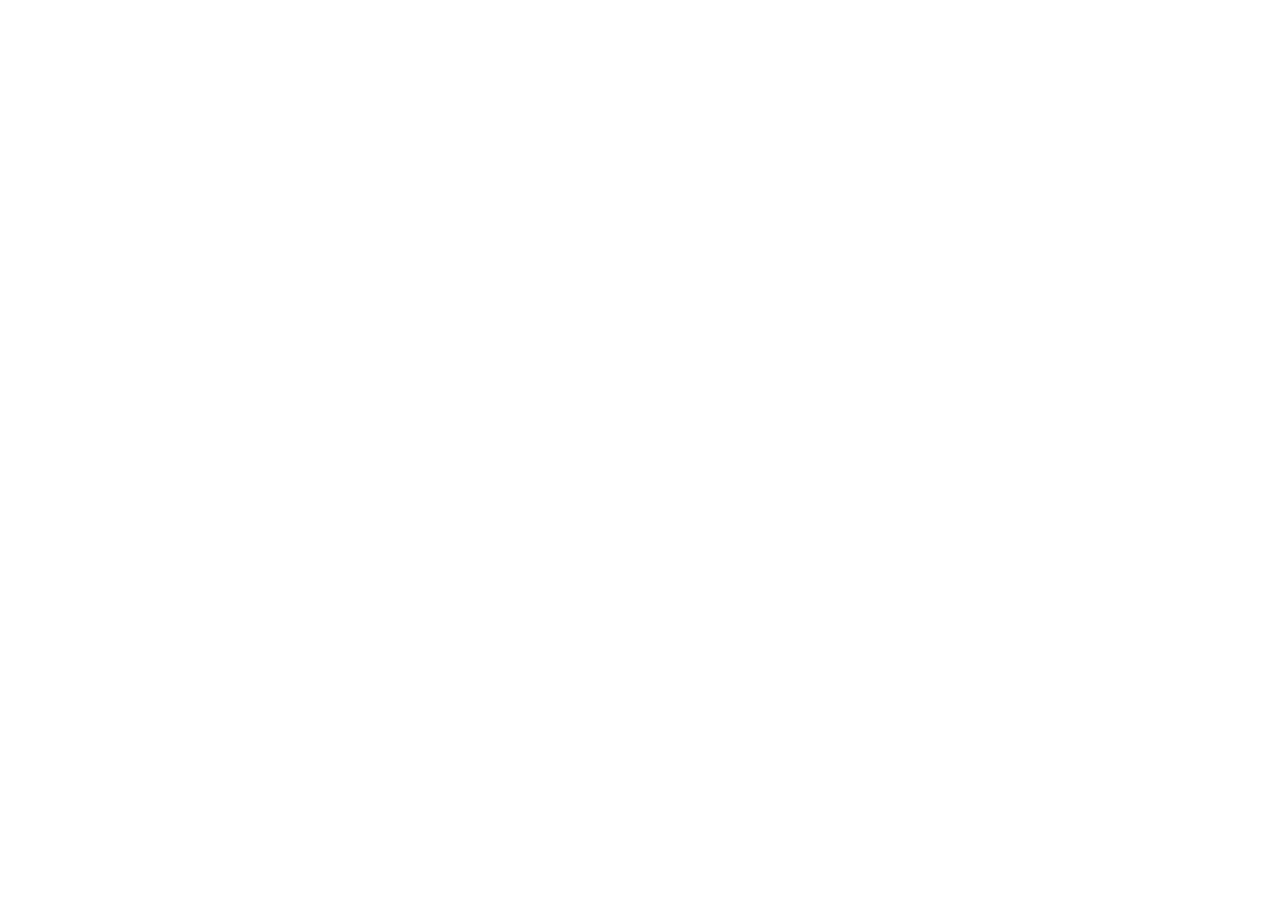
==== commit baf7e780: "Forward Support and Privacy to the TrayTrack website" ====
--- a/index.html
+++ b/index.html
@@ -1,349 +1,11 @@
 <!doctype html>
-<html lang="en">
-<head>
-<meta charset="utf-8">
-<meta name="viewport" content="width=device-width, initial-scale=1, viewport-fit=cover">
+<html lang="en"><head><meta charset="utf-8">
 <title>TrayTrack Support</title>
-<meta name="description" content="Help with TrayTrack, the wear-time tracker for clear aligners and retainers: logging, tray switches, reminders, widgets, Live Activity, Siri, photos, iCloud Sync, Premium and your data.">
-<meta name="theme-color" content="#EEF4F2" media="(prefers-color-scheme: light)">
-<meta name="theme-color" content="#000000" media="(prefers-color-scheme: dark)">
-<link rel="icon" href="assets/favicon.svg" type="image/svg+xml">
-<link rel="icon" href="favicon.png" type="image/png">
-<link rel="apple-touch-icon" href="assets/apple-touch-icon.png">
-<link rel="stylesheet" href="assets/site.css">
-</head>
-<body>
-<a class="skip" href="#main">Skip to content</a>
-
-<header class="bar">
-  <div class="wrap">
-    <!-- Logo goes to the TrayTrack website (landing page). -->
-    <a class="brand" href="https://mahaamimran.github.io/traytrack-site/" aria-label="TrayTrack home">
-      <svg viewBox="0 0 1024 1024" aria-hidden="true"><rect width="1024" height="1024" fill="#0B5F52"/><g transform="translate(512 512) scale(0.92) translate(-512 -501)"><path d="M145 307 C145 722 879 722 879 307 A94 94 0 0 0 691 307 C691 472 333 472 333 307 A94 94 0 0 0 145 307 Z" fill="#fff" fill-opacity="0.4"/><path transform="translate(0 171)" d="M145 307 C145 722 879 722 879 307 A94 94 0 0 0 691 307 C691 472 333 472 333 307 A94 94 0 0 0 145 307 Z" fill="#fff"/></g></svg>
-      <span>TrayTrack</span>
-    </a>
-    <nav aria-label="Site">
-      <a href="https://mahaamimran.github.io/traytrack-site/">Home</a>
-      <a href="index.html" aria-current="page">Support</a>
-      <a href="privacy.html">Privacy</a>
-    </nav>
-  </div>
-</header>
-
-<main id="main" class="wrap">
-
-  <section class="hero" aria-labelledby="title">
-    <svg class="hero-texture" viewBox="145 213 734 576" aria-hidden="true"><g fill="none" stroke="currentColor" stroke-width="4"><path d="M145 307 C145 722 879 722 879 307 A94 94 0 0 0 691 307 C691 472 333 472 333 307 A94 94 0 0 0 145 307 Z"/><path transform="translate(0 171)" d="M145 307 C145 722 879 722 879 307 A94 94 0 0 0 691 307 C691 472 333 472 333 307 A94 94 0 0 0 145 307 Z"/></g></svg>
-    <p class="kicker">
-      <svg class="mark" viewBox="145 213 734 576" role="img" aria-label="TrayTrack"><path class="upper" d="M145 307 C145 722 879 722 879 307 A94 94 0 0 0 691 307 C691 472 333 472 333 307 A94 94 0 0 0 145 307 Z" fill="currentColor" fill-opacity="0.4"/><g transform="translate(0 171)"><path class="lower" d="M145 307 C145 722 879 722 879 307 A94 94 0 0 0 691 307 C691 472 333 472 333 307 A94 94 0 0 0 145 307 Z" fill="currentColor"/></g></svg>
-      <span class="rise">TrayTrack Support</span>
-    </p>
-    <h1 id="title" class="rise" style="--i:1">How can we help?<span>Every tray, on time.</span></h1>
-    <p class="lede rise" style="--i:2">TrayTrack is an iPhone app for clear-aligner treatment. It keeps the clock on your wear time, knows your tray schedule, reminds you gently, and keeps a dated photo record of your smile. Answers to common questions are below; if yours isn't, email me.</p>
-    <ul class="chips rise" style="--i:3" aria-label="Quick links">
-      <li><a href="#contact">Email support</a></li>
-      <li><a href="#reminders">Reminders</a></li>
-      <li><a href="#widgets">Widgets &amp; Siri</a></li>
-      <li><a href="#premium">Premium &amp; refunds</a></li>
-    </ul>
-  </section>
-
-  <div class="layout">
-    <nav class="toc" aria-label="Topics">
-      <p>Topics</p>
-      <ol>
-        <li><a href="#logging">Logging wear</a></li>
-        <li><a href="#trays">Trays &amp; calendar</a></li>
-        <li><a href="#reminders">Reminders</a></li>
-        <li><a href="#widgets">Widgets, Live Activity &amp; Siri</a></li>
-        <li><a href="#photos">Photos</a></li>
-        <li><a href="#premium">Premium &amp; iCloud Sync</a></li>
-        <li><a href="#after">After treatment</a></li>
-        <li><a href="#data">Your data</a></li>
-        <li><a href="#accessibility">Accessibility</a></li>
-        <li><a href="#contact">Contact</a></li>
-      </ol>
-    </nav>
-
-    <div>
-      <!-- 01 Logging -->
-      <section class="topic reveal" id="logging" aria-labelledby="logging-title">
-        <div class="topic-head"><span class="num">01</span><h2 id="logging-title">Logging wear</h2></div>
-        <div class="card faq">
-          <details>
-            <summary>Do I need an account?</summary>
-            <div class="answer"><p>No. There's no sign-up and no login. Open TrayTrack, set up your plan (number of trays, days per tray and your daily goal), and start tracking.</p></div>
-          </details>
-          <details>
-            <summary>How do I log my aligners out and back in?</summary>
-            <div class="answer">
-              <p>On <strong>Today</strong>, tap the dial or <strong>Take aligners out</strong> when they come out. An out-timer starts and the ring shows how much of today's out-time allowance is left. When they go back in, tap the dial again or <strong>Put aligners back in</strong>.</p>
-              <p>You can also log from a widget, the Live Activity on your Lock Screen, Control Center or Siri (see <a href="#widgets">Widgets, Live Activity &amp; Siri</a>).</p>
-            </div>
-          </details>
-          <details>
-            <summary>I tapped by mistake. Can I undo it?</summary>
-            <div class="answer"><p>Yes. After each tap an <strong>Undo</strong> bar stays on screen for ten seconds. If it's gone, find the session in the list under the dial on Today and delete it.</p></div>
-          </details>
-          <details>
-            <summary>What do the dial's colours mean?</summary>
-            <div class="answer"><p>The ring is today's out-time allowance (24 hours minus your goal). It drains as you use it, and turns amber when it's running low and red if you go over. The numbers are always the real ones; nothing is rounded up.</p></div>
-          </details>
-          <details>
-            <summary>What's the week strip on Today?</summary>
-            <div class="answer"><p>Seven small rings, from six days ago to today, each filled toward that day's goal. A check means the goal was met. The header counts finished days only, so today never counts against you before it's over.</p></div>
-          </details>
-          <details>
-            <summary>How do I change my plan or daily goal?</summary>
-            <div class="answer"><p>Tap the gear on <strong>Today</strong> to open Settings, then <span class="path">Treatment</span>. You can change your tray count, current tray, schedule and daily goal at any time.</p></div>
-          </details>
-        </div>
-      </section>
-
-      <!-- 02 Trays -->
-      <section class="topic reveal" id="trays" aria-labelledby="trays-title">
-        <div class="topic-head"><span class="num">02</span><h2 id="trays-title">Trays &amp; calendar</h2></div>
-        <div class="card faq">
-          <details>
-            <summary>How do I log a tray switch?</summary>
-            <div class="answer"><p>Tap your tray on <strong>Today</strong>, then <strong>Switch to Tray N</strong>. On the last tray the button reads <strong>Complete Treatment</strong>. You can also say <span class="phrase">Log a tray switch in TrayTrack</span> to Siri.</p></div>
-          </details>
-          <details>
-            <summary>I switched too early. How do I undo a switch?</summary>
-            <div class="answer"><p>Open your tray from Today and tap <strong>Undo Last Switch</strong>. Completed treatment by mistake? Open your tray history from the <strong>Calendar</strong> tab and tap <strong>Reopen Final Tray</strong>.</p></div>
-          </details>
-          <details>
-            <summary>What do the calendar colours mean?</summary>
-            <div class="answer"><p>Each day is coloured by how close it came to your goal: green when it was met, amber when it was close, red when it fell short. Tap a day to see its sessions, add a note, or add an appointment.</p></div>
-          </details>
-          <details>
-            <summary>Can appointments go into my iPhone Calendar?</summary>
-            <div class="answer"><p>Yes. When you add an appointment, turn on <strong>Add to Calendar</strong>. TrayTrack asks for Calendar access so it can add the event and keep it up to date (or remove it) when you change or delete the appointment. It only works with the events it added.</p></div>
-          </details>
-          <details>
-            <summary>How do I share a report with my orthodontist?</summary>
-            <div class="answer"><p>In Settings, open <span class="path">Compliance Report</span> to make a wear summary as a PDF or text and share it however you like (Premium). The report is created on your iPhone and only goes where you send it.</p></div>
-          </details>
-        </div>
-      </section>
-
-      <!-- 03 Reminders -->
-      <section class="topic reveal" id="reminders" aria-labelledby="reminders-title">
-        <div class="topic-head"><span class="num">03</span><h2 id="reminders-title">Reminders</h2></div>
-        <div class="card faq">
-          <details>
-            <summary>Which reminders does TrayTrack send?</summary>
-            <div class="answer">
-              <ul>
-                <li><strong>Switch reminder:</strong> on the day your next tray is due, at the time you choose, with up to two gentle follow-ups on the next two days if the switch hasn't been logged.</li>
-                <li><strong>Reinsert reminder:</strong> a set number of minutes after your aligners come out (you choose how many), to put them back in.</li>
-                <li><strong>Evening Check (optional):</strong> if you haven't logged any out-time by your check time, one gentle nudge in case a meal slipped by. At most one a day.</li>
-                <li><strong>"Still out?" follow-ups:</strong> if you take your aligners out and never tap Back in, TrayTrack checks in after 24 hours, 48 hours and a week. They stop as soon as you log Back in, delete that session, or finish treatment.</li>
-              </ul>
-              <p>Change them in <span class="path">Settings → Reminders</span>.</p>
-            </div>
-          </details>
-          <details>
-            <summary>What are the reminder styles?</summary>
-            <div class="answer"><p>You can choose a gentle banner, a time-sensitive notification (it can show during a Focus), or an alarm that rings even when your iPhone is on Silent. The alarm style uses Apple's AlarmKit and asks for permission the first time.</p></div>
-          </details>
-          <details>
-            <summary>My reminders aren't showing up.</summary>
-            <div class="answer">
-              <p>Check that notifications are allowed in <span class="path">iOS Settings → Notifications → TrayTrack</span>. If you picked the alarm style, also allow alarms for TrayTrack. TrayTrack shows a note in <span class="path">Settings → Reminders</span> when either is turned off.</p>
-              <p>Reminders are scheduled on your iPhone, so they work offline and nothing is sent to a server.</p>
-            </div>
-          </details>
-        </div>
-      </section>
-
-      <!-- 04 Widgets -->
-      <section class="topic reveal" id="widgets" aria-labelledby="widgets-title">
-        <div class="topic-head"><span class="num">04</span><h2 id="widgets-title">Widgets, Live Activity &amp; Siri</h2></div>
-        <div class="card faq">
-          <details>
-            <summary>How do I add a TrayTrack widget?</summary>
-            <div class="answer">
-              <ol>
-                <li><strong>Home Screen:</strong> touch and hold an empty spot, tap <strong>Edit</strong>, then <strong>Add Widget</strong>, and search for TrayTrack.</li>
-                <li><strong>Lock Screen:</strong> touch and hold the Lock Screen, tap <strong>Customize</strong>, choose the Lock Screen, then tap the widget area.</li>
-              </ol>
-              <p><span class="path">Settings → Widgets</span> in TrayTrack shows every widget with your own numbers.</p>
-            </div>
-          </details>
-          <details>
-            <summary>Which widgets are there?</summary>
-            <div class="answer">
-              <ul>
-                <li><strong>Today:</strong> the whole ring is a button. Tap it to take your aligners out or put them back in.</li>
-                <li><strong>Trays:</strong> your current tray and when the next switch is due.</li>
-                <li><strong>Next Switch:</strong> a countdown to your next tray. On the last tray it counts to the finish.</li>
-                <li><strong>Finish Line:</strong> days to your projected end of treatment, with overall progress.</li>
-                <li><strong>Lock Screen:</strong> worn today, next switch, and the Next Switch and Finish Line countdowns.</li>
-              </ul>
-              <p>There's also a <strong>Control Center</strong> toggle for logging in and out.</p>
-            </div>
-          </details>
-          <details>
-            <summary>What is the Live Activity, and what does Back in do?</summary>
-            <div class="answer">
-              <p>While your aligners are out, a Live Activity on the Lock Screen shows the out-timer. Tap <strong>Back in</strong> on it to log them back in without opening the app; the card then goes away.</p>
-              <p>In the dimmed Always-On view it shows clock times instead of a ticking timer, for example "Since 3:32 PM".</p>
-            </div>
-          </details>
-          <details>
-            <summary>What can I ask Siri?</summary>
-            <div class="answer">
-              <p>These work straight away, with nothing to set up. Say the app's name as shown:</p>
-              <ul>
-                <li><span class="phrase">Aligners out in TrayTrack</span> or <span class="phrase">Take my aligners out with TrayTrack</span></li>
-                <li><span class="phrase">Aligners in with TrayTrack</span> or <span class="phrase">Put my aligners back in with TrayTrack</span></li>
-                <li><span class="phrase">Log a tray switch in TrayTrack</span></li>
-                <li><span class="phrase">Add an appointment to TrayTrack</span> and <span class="phrase">Add a note to TrayTrack</span></li>
-                <li><span class="phrase">Check my wear time in TrayTrack</span></li>
-                <li><span class="phrase">How much time do I have left out in TrayTrack</span></li>
-                <li><span class="phrase">Which tray am I on in TrayTrack</span></li>
-                <li><span class="phrase">When is my next tray switch in TrayTrack</span></li>
-                <li><span class="phrase">When will my treatment finish in TrayTrack</span></li>
-              </ul>
-              <p>The full list is in <span class="path">Settings → Siri</span>. The same actions are available in the Shortcuts app.</p>
-            </div>
-          </details>
-        </div>
-      </section>
-
-      <!-- 05 Photos -->
-      <section class="topic reveal" id="photos" aria-labelledby="photos-title">
-        <div class="topic-head"><span class="num">05</span><h2 id="photos-title">Photos</h2></div>
-        <div class="card faq">
-          <details>
-            <summary>How do I take a progress photo?</summary>
-            <div class="answer"><p>On the <strong>Photos</strong> tab, tap <strong>+</strong> and take a photo. A guide on screen shows where your teeth go ("Align your teeth here"), and TrayTrack keeps just that area, so every photo lines up with the last. Photos are filed by tray.</p></div>
-          </details>
-          <details>
-            <summary>Can I import a photo and crop it?</summary>
-            <div class="answer"><p>Yes. Choose <strong>Choose from Library</strong>, then tap <strong>Crop</strong> on the photo. Pinch and drag to fit your smile inside the same teeth guide the camera uses, and tap <strong>Use Crop</strong>. <strong>Crop Again</strong> and <strong>Undo</strong> always start from the original photo.</p></div>
-          </details>
-          <details>
-            <summary>How do I compare two photos?</summary>
-            <div class="answer"><p>With two or more photos, open <strong>Before &amp; after</strong> to compare any two side by side and share the result (Premium).</p></div>
-          </details>
-          <details>
-            <summary>Where are my photos stored?</summary>
-            <div class="answer"><p>On your iPhone, inside TrayTrack. If you turn on iCloud Sync (Premium), they're also stored in your own private iCloud and count toward your iCloud storage. They are never sent to the developer.</p></div>
-          </details>
-        </div>
-      </section>
-
-      <!-- 06 Premium -->
-      <section class="topic reveal" id="premium" aria-labelledby="premium-title">
-        <div class="topic-head"><span class="num">06</span><h2 id="premium-title">Premium &amp; iCloud Sync</h2></div>
-        <div class="card faq">
-          <details>
-            <summary>What's free, and what does Premium add?</summary>
-            <div class="answer">
-              <p>Wear tracking, reminders, trays, the calendar with notes and appointments, your full history, photo capture, widgets, the Live Activity and Siri are free.</p>
-              <p>Premium is a <strong>one-time purchase, not a subscription</strong>, with a 7-day free trial. It adds iCloud Sync, the compliance report, before &amp; after compare, color themes (Ocean, Violet, Sunset) and alternate app icons.</p>
-            </div>
-          </details>
-          <details>
-            <summary>How do I restore my purchase on a new iPhone?</summary>
-            <div class="answer"><p>Sign in with the same Apple Account, open <span class="path">Settings</span> in TrayTrack and tap <strong>Restore Purchases</strong>.</p></div>
-          </details>
-          <details>
-            <summary>How do I get a refund?</summary>
-            <div class="answer"><p>Refunds are handled by Apple. After buying, TrayTrack shows <strong>Request a Refund</strong> in Settings, which opens Apple's refund form. You can also request one at <a href="https://reportaproblem.apple.com">reportaproblem.apple.com</a>. If Premium ends, themes go back to Teal, the icon resets, sync pauses, and nothing is deleted.</p></div>
-          </details>
-          <details>
-            <summary>How does iCloud Sync work?</summary>
-            <div class="answer">
-              <p>Turn on <strong>iCloud Sync</strong> in Settings (Premium), then restart TrayTrack to apply the change. Your treatment, wear history, notes, appointments and photos are stored in your own private iCloud database, so they appear on your other devices signed in to the same Apple Account. The developer can't see them.</p>
-              <p>If sync can't run (for example, you're not signed in to iCloud), Settings says why, and your data stays safe on your iPhone.</p>
-            </div>
-          </details>
-        </div>
-      </section>
-
-      <!-- 07 After treatment -->
-      <section class="topic reveal" id="after" aria-labelledby="after-title">
-        <div class="topic-head"><span class="num">07</span><h2 id="after-title">After treatment</h2></div>
-        <div class="card faq">
-          <details>
-            <summary>What happens after my last tray?</summary>
-            <div class="answer"><p>When you complete treatment, Today shows <strong>What's Next?</strong> with four choices: refinements, retainers, a new treatment, or all done. Your history and photos stay either way.</p></div>
-          </details>
-          <details>
-            <summary>How do refinements work?</summary>
-            <div class="answer"><p>Choose <strong>I'm getting refinements</strong> and enter the new tray count and days per tray. The trays carry on from your last one (Tray 21, 22 and so on) in the same treatment, so your history, photos and report stay together. Set it up by mistake? <strong>Undo Last Switch</strong> on the first refinement tray takes the round back.</p></div>
-          </details>
-          <details>
-            <summary>Can TrayTrack track my retainer?</summary>
-            <div class="answer"><p>Yes. Choose <strong>I'm moving to retainers</strong> and pick full-time (22 hours) or nightly (10 hours); you can fine-tune the goal later from the retainer row on Today. The dial, sessions, reminders, widgets and Live Activity all work as before, without tray switches.</p></div>
-          </details>
-        </div>
-      </section>
-
-      <!-- 08 Data -->
-      <section class="topic reveal" id="data" aria-labelledby="data-title">
-        <div class="topic-head"><span class="num">08</span><h2 id="data-title">Your data</h2></div>
-        <div class="card faq">
-          <details>
-            <summary>Where is my data, and who can see it?</summary>
-            <div class="answer"><p>Everything is stored on your iPhone. With iCloud Sync on, it's also in your own private iCloud. TrayTrack has no server, no analytics and no ads, and the developer can't see your data. Details are in the <a href="privacy.html">privacy policy</a>.</p></div>
-          </details>
-          <details>
-            <summary>How do I delete my data?</summary>
-            <div class="answer">
-              <ul>
-                <li><strong>One item:</strong> delete a session from the list on Today, a photo from the photo viewer, or a note or appointment from its editor.</li>
-                <li><strong>Everything, from inside the app:</strong> <span class="path">Settings → Delete All My Data</span>. Removes your treatment, history, photos, notes, appointments and reminders (and, with iCloud Sync on, from your other devices too). Purchases are kept.</li>
-                <li><strong>Everything on this iPhone:</strong> delete the TrayTrack app. Its data is removed with it.</li>
-                <li><strong>Everything in iCloud</strong> (if you used iCloud Sync): in iOS Settings, tap your name, then <span class="path">iCloud → Manage Account Storage → TrayTrack</span>, and delete its data.</li>
-              </ul>
-            </div>
-          </details>
-          <details>
-            <summary>Does TrayTrack give medical advice?</summary>
-            <div class="answer"><p>No. TrayTrack is a tracking tool. It records what you log and reminds you of the plan you set. Always follow your orthodontist's instructions.</p></div>
-          </details>
-        </div>
-      </section>
-
-      <!-- 09 Accessibility -->
-      <section class="topic reveal" id="accessibility" aria-labelledby="accessibility-title">
-        <div class="topic-head"><span class="num">09</span><h2 id="accessibility-title">Accessibility</h2></div>
-        <div class="card faq">
-          <details>
-            <summary>Does TrayTrack work with VoiceOver and larger text?</summary>
-            <div class="answer">
-              <p>Yes. TrayTrack supports VoiceOver (the dial reads out whether your aligners are in or out and how much out-time is left), Dynamic Type up to the largest sizes, and Reduce Motion. Colours are never the only signal: goal status also uses a check mark or text.</p>
-              <p>If something is hard to use with your setup, please email me; accessibility problems are treated as bugs.</p>
-            </div>
-          </details>
-        </div>
-      </section>
-
-      <!-- Contact -->
-      <section class="card contact reveal" id="contact" aria-labelledby="contact-title">
-        <div>
-          <h2 id="contact-title">Still need help?</h2>
-          <p>TrayTrack is made by one person, and I read every message myself, usually within a day or two. Include your iPhone model, iOS version and what you were doing; screenshots help a lot.</p>
-        </div>
-        <a class="button" href="mailto:mahaamimran@gmail.com?subject=TrayTrack%20support">mahaamimran@gmail.com</a>
-      </section>
-    </div>
-  </div>
-</main>
-
-<footer class="foot">
-  <div class="wrap">
-    <span>© 2026 TrayTrack. Made by one person, with care.</span>
-    <nav aria-label="Footer">
-      <a href="index.html">Support</a>
-      <a href="privacy.html">Privacy Policy</a>
-      <a href="mailto:mahaamimran@gmail.com">Contact</a>
-    </nav>
-  </div>
-</footer>
-</body>
-</html>
+<meta name="viewport" content="width=device-width, initial-scale=1">
+<link rel="canonical" href="https://mahaamimran.github.io/traytrack-site/support/">
+<meta http-equiv="refresh" content="0; url=https://mahaamimran.github.io/traytrack-site/support/">
+<meta name="robots" content="noindex">
+<script>location.replace("https://mahaamimran.github.io/traytrack-site/support/" + location.hash);</script>
+</head><body style="font-family:system-ui,sans-serif;padding:2rem">
+<p>TrayTrack Support has moved to <a href="https://mahaamimran.github.io/traytrack-site/support/">https://mahaamimran.github.io/traytrack-site/support/</a>.</p>
+</body></html>
